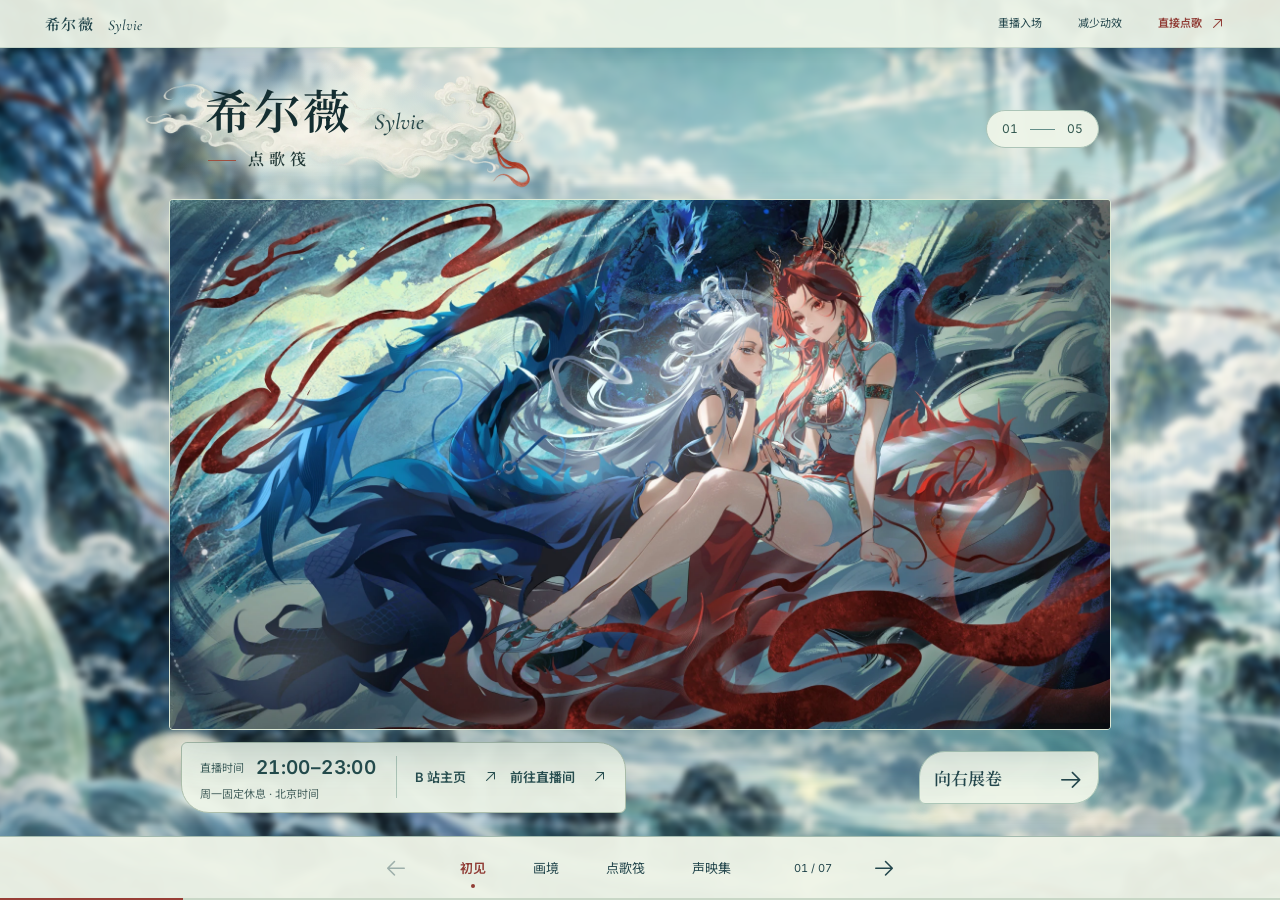
==== index.html @ c8073c87 "Rebuild opening as fullscreen water transition and curate gallery" ====
<!DOCTYPE html>
<html data-catalog-endpoint="https://sylvie-songbook.kongbai0101.chatgpt.site/api/catalog" lang="zh-CN"><head><script id="opening-boot">try{if((!location.hash||location.hash==='#chapter-0')&&!sessionStorage.getItem('sylvie-water-entry-v14-seen')&&!matchMedia('(prefers-reduced-motion: reduce)').matches&&localStorage.getItem('sylvie-reduced-motion')!=='true'){document.documentElement.classList.add('opening-pending');setTimeout(()=>document.documentElement.classList.remove('opening-pending'),6000)}}catch{}</script><style id="opening-boot-style">html.opening-pending body::before{content:'';position:fixed;inset:0;z-index:10000;background:linear-gradient(90deg,rgba(231,237,227,.91),rgba(237,242,232,.86)),url('art/reading-leaf-v6-display.webp') 50% 47%/cover}</style><meta charset="utf-8"/><meta content="width=device-width,initial-scale=1" name="viewport"/><meta content="#b1cdc5" name="theme-color"/><title>希尔薇 Sylvie · 点歌筏</title><meta name="description" content="希尔薇 Sylvie 的点歌筏。翻阅插画、搜索歌曲、收藏喜欢的歌，一键复制点歌文字。"><link rel="icon" type="image/webp" href="art/sea-landscape-display-280.webp"><link as="image" fetchpriority="high" href="art/sea-landscape-display-1600.webp" imagesizes="(max-aspect-ratio: 16/9) 177.778vh, 100vw" imagesrcset="art/sea-landscape-display-960.webp 960w, art/sea-landscape-display-1600.webp 1600w, art/sea-landscape-display-1920.webp 1920w" rel="preload"/><link href="fonts/fonts.css" rel="stylesheet"/><link href="fable.css?v=75e146f8018b" rel="stylesheet"/><link href="jade-ui.css?v=dedb6e7712f3" rel="stylesheet"/><script defer="" src="fable.js?v=f9066769a773"></script><noscript><style>.picture-window[data-image-state] img{visibility:visible}.picture-load-state{display:none}</style></noscript><style>:root{--art-preview-0:url('[data-uri]');--art-preview-1:url('[data-uri]');--art-preview-2:url('[data-uri]');--art-preview-3:url('[data-uri]');--art-preview-4:url('[data-uri]');}.art-thumb-image{display:block;width:100%;aspect-ratio:16/9;background-size:cover;background-position:center}</style></head><body data-concept="fable" data-revision="ripple-v14"><div aria-hidden="true" class="world-scene"></div><a class="skip-link" href="#catalog">直接点歌</a><header class="fable-top"><a class="small-brand" href="#chapter-0">希尔薇 <em>Sylvie</em></a><div><button id="replay">重播入场</button><button aria-pressed="false" id="motion-toggle">减少动效</button><a class="direct-song" href="#catalog">直接点歌 <span aria-hidden="true" class="ui-icon" data-icon="arrow-up-right"></span></a></div></header><main aria-label="从左向右阅读的歌册" class="fable-rail" id="fable-rail"><section aria-label="龙鳞流光" class="fable-page picture-page cover-page" data-page="0" id="chapter-0" style="--art-ratio:1.7777777777777777">
<div class="picture-header"><div class="cover-identity"><h1><span>希尔薇</span><em>Sylvie</em></h1><p>点歌筏</p></div><div class="picture-folio"><span class="num">01</span><i></i><span class="num">05</span></div></div>
<figure class="picture-figure"><div class="picture-window" data-image-state="pending" style="background-image:var(--art-preview-4)"><img alt="青蓝与朱红双人物及双龙的完整横版画面" decoding="async" fetchpriority="high" height="1000" sizes="(max-aspect-ratio: 16/9) 177.778vh, 100vw" src="art/sea-landscape-display-1600.webp" srcset="art/sea-landscape-display-960.webp 960w, art/sea-landscape-display-1600.webp 1600w, art/sea-landscape-display-1920.webp 1920w" width="1778"/><button class="picture-load-state" hidden="" type="button">重新载入清晰画作</button></div><figcaption><span>龙鳞流光</span><span>插画手记</span></figcaption></figure>
<div class="picture-footer"><div class="live-cluster"><div class="live-time"><span>直播时间</span><strong class="num">21:00–23:00</strong><small>周一固定休息 · 北京时间</small></div><div class="social-pair"><a href="https://space.bilibili.com/3546684653045859" rel="noreferrer" target="_blank">B 站主页 <span><span aria-hidden="true" class="ui-icon" data-icon="arrow-up-right"></span></span></a><a href="https://live.bilibili.com/1977215705" rel="noreferrer" target="_blank">前往直播间 <span><span aria-hidden="true" class="ui-icon" data-icon="arrow-up-right"></span></span></a></div></div><button class="turn-page" data-fable-go="1">向右展卷 <span><span aria-hidden="true" class="ui-icon" data-icon="arrow-right"></span></span></button></div>
</section><section aria-label="蓝庭来信" class="fable-page picture-page" data-page="1" id="chapter-1" style="--art-ratio:1.7777777777777777">
<div class="picture-header"><div class="art-heading"><span>画境</span><h2>蓝庭来信</h2></div><div class="picture-folio"><span class="num">02</span><i></i><span class="num">05</span></div></div>
<figure class="picture-figure"><div class="picture-window" data-image-state="pending" style="background-image:var(--art-preview-0)"><img alt="蓝色殿堂中，金发蓝角人物与发光书册的横版插画" decoding="async" fetchpriority="low" height="1000" loading="lazy" sizes="(max-width: 800px) 94vw, (min-width: 1830px) 1500px, 82vw" src="art/twins-landscape-display-1600.webp" srcset="art/twins-landscape-display-960.webp 960w, art/twins-landscape-display-1600.webp 1600w, art/twins-landscape-display-2560.webp 2560w" width="1778"/><button class="picture-load-state" hidden="" type="button">重新载入清晰画作</button></div><figcaption><span>蓝庭来信</span><span>插画手记</span></figcaption></figure>
<div class="picture-footer"><div class="art-thumbnails"><button aria-label="查看龙鳞流光" aria-pressed="false" data-fable-go="0"><span aria-hidden="true" class="art-thumb-image" style="background-image:var(--art-preview-4)"></span></button><button aria-label="查看蓝庭来信" aria-pressed="true" data-fable-go="1"><span aria-hidden="true" class="art-thumb-image" style="background-image:var(--art-preview-0)"></span></button><button aria-label="查看双生相见" aria-pressed="false" data-fable-go="2"><span aria-hidden="true" class="art-thumb-image" style="background-image:var(--art-preview-1)"></span></button><button aria-label="查看花束与祝愿" aria-pressed="false" data-fable-go="3"><span aria-hidden="true" class="art-thumb-image" style="background-image:var(--art-preview-2)"></span></button><button aria-label="查看海边的琴声" aria-pressed="false" data-fable-go="4"><span aria-hidden="true" class="art-thumb-image" style="background-image:var(--art-preview-3)"></span></button></div><button class="turn-page" data-fable-go="2">向右展卷 <span><span aria-hidden="true" class="ui-icon" data-icon="arrow-right"></span></span></button></div>
</section><section aria-label="双生相见" class="fable-page picture-page" data-page="2" id="chapter-2" style="--art-ratio:1.7777777777777777">
<div class="picture-header"><div class="art-heading"><span>画境</span><h2>双生相见</h2></div><div class="picture-folio"><span class="num">03</span><i></i><span class="num">05</span></div></div>
<figure class="picture-figure"><div class="picture-window" data-image-state="pending" style="background-image:var(--art-preview-1)"><img alt="朱红与青蓝两位人物相对的横版插画" decoding="async" fetchpriority="low" height="1000" loading="lazy" sizes="(max-width: 800px) 94vw, (min-width: 1830px) 1500px, 82vw" src="art/still-display-1600.webp" srcset="art/still-display-960.webp 960w, art/still-display-1600.webp 1600w, art/still-display-1920.webp 1920w" width="1778"/><button class="picture-load-state" hidden="" type="button">重新载入清晰画作</button></div><figcaption><span>双生相见</span><span>插画手记</span></figcaption></figure>
<div class="picture-footer"><div class="art-thumbnails"><button aria-label="查看龙鳞流光" aria-pressed="false" data-fable-go="0"><span aria-hidden="true" class="art-thumb-image" style="background-image:var(--art-preview-4)"></span></button><button aria-label="查看蓝庭来信" aria-pressed="false" data-fable-go="1"><span aria-hidden="true" class="art-thumb-image" style="background-image:var(--art-preview-0)"></span></button><button aria-label="查看双生相见" aria-pressed="true" data-fable-go="2"><span aria-hidden="true" class="art-thumb-image" style="background-image:var(--art-preview-1)"></span></button><button aria-label="查看花束与祝愿" aria-pressed="false" data-fable-go="3"><span aria-hidden="true" class="art-thumb-image" style="background-image:var(--art-preview-2)"></span></button><button aria-label="查看海边的琴声" aria-pressed="false" data-fable-go="4"><span aria-hidden="true" class="art-thumb-image" style="background-image:var(--art-preview-3)"></span></button></div><button class="turn-page" data-fable-go="3">向右展卷 <span><span aria-hidden="true" class="ui-icon" data-icon="arrow-right"></span></span></button></div>
</section><section aria-label="花束与祝愿" class="fable-page picture-page" data-page="3" id="chapter-3" style="--art-ratio:1.7777777777777777">
<div class="picture-header"><div class="art-heading"><span>画境</span><h2>花束与祝愿</h2></div><div class="picture-folio"><span class="num">04</span><i></i><span class="num">05</span></div></div>
<figure class="picture-figure"><div class="picture-window" data-image-state="pending" style="background-image:var(--art-preview-2)"><img alt="生日蛋糕、花束与红衣人物的横版插画" decoding="async" fetchpriority="low" height="1000" loading="lazy" sizes="(max-width: 800px) 94vw, (min-width: 1830px) 1500px, 82vw" src="art/birthday-display-1600.webp" srcset="art/birthday-display-960.webp 960w, art/birthday-display-1600.webp 1600w, art/birthday-display-2560.webp 2560w" width="1778"/><button class="picture-load-state" hidden="" type="button">重新载入清晰画作</button></div><figcaption><span>花束与祝愿</span><span>插画手记</span></figcaption></figure>
<div class="picture-footer"><div class="art-thumbnails"><button aria-label="查看龙鳞流光" aria-pressed="false" data-fable-go="0"><span aria-hidden="true" class="art-thumb-image" style="background-image:var(--art-preview-4)"></span></button><button aria-label="查看蓝庭来信" aria-pressed="false" data-fable-go="1"><span aria-hidden="true" class="art-thumb-image" style="background-image:var(--art-preview-0)"></span></button><button aria-label="查看双生相见" aria-pressed="false" data-fable-go="2"><span aria-hidden="true" class="art-thumb-image" style="background-image:var(--art-preview-1)"></span></button><button aria-label="查看花束与祝愿" aria-pressed="true" data-fable-go="3"><span aria-hidden="true" class="art-thumb-image" style="background-image:var(--art-preview-2)"></span></button><button aria-label="查看海边的琴声" aria-pressed="false" data-fable-go="4"><span aria-hidden="true" class="art-thumb-image" style="background-image:var(--art-preview-3)"></span></button></div><button class="turn-page" data-fable-go="4">向右展卷 <span><span aria-hidden="true" class="ui-icon" data-icon="arrow-right"></span></span></button></div>
</section><section aria-label="海边的琴声" class="fable-page picture-page" data-page="4" id="chapter-4" style="--art-ratio:1.9426915647134577">
<div class="picture-header"><div class="art-heading"><span>画境</span><h2>海边的琴声</h2></div><div class="picture-folio"><span class="num">05</span><i></i><span class="num">05</span></div></div>
<figure class="picture-figure"><div class="picture-window" data-image-state="pending" style="background-image:var(--art-preview-3)"><img alt="蓝色钢琴、海景与金发人物的横版插画" decoding="async" fetchpriority="low" height="1000" loading="lazy" sizes="(max-width: 800px) 94vw, (min-width: 1830px) 1500px, 82vw" src="art/illustration-four-display-1600.webp" srcset="art/illustration-four-display-960.webp 960w, art/illustration-four-display-1600.webp 1600w, art/illustration-four-display-2560.webp 2560w" width="1943"/><button class="picture-load-state" hidden="" type="button">重新载入清晰画作</button></div><figcaption><span>海边的琴声</span><span>插画手记</span></figcaption></figure>
<div class="picture-footer"><div class="art-thumbnails"><button aria-label="查看龙鳞流光" aria-pressed="false" data-fable-go="0"><span aria-hidden="true" class="art-thumb-image" style="background-image:var(--art-preview-4)"></span></button><button aria-label="查看蓝庭来信" aria-pressed="false" data-fable-go="1"><span aria-hidden="true" class="art-thumb-image" style="background-image:var(--art-preview-0)"></span></button><button aria-label="查看双生相见" aria-pressed="false" data-fable-go="2"><span aria-hidden="true" class="art-thumb-image" style="background-image:var(--art-preview-1)"></span></button><button aria-label="查看花束与祝愿" aria-pressed="false" data-fable-go="3"><span aria-hidden="true" class="art-thumb-image" style="background-image:var(--art-preview-2)"></span></button><button aria-label="查看海边的琴声" aria-pressed="true" data-fable-go="4"><span aria-hidden="true" class="art-thumb-image" style="background-image:var(--art-preview-3)"></span></button></div><button class="turn-page" data-fable-go="5">去选一首歌 <span><span aria-hidden="true" class="ui-icon" data-icon="arrow-right"></span></span></button></div>
</section><section aria-label="点歌筏" class="fable-page reading-page" data-page="5" id="chapter-5"><div class="reading-spread"><aside class="reading-leaf"><div class="pair-avatar"><span aria-label="希尔薇当前青蓝与朱红双人头像" class="pair-avatar-image" role="img"></span></div><div class="leaf-title"><h2><span>希尔薇</span><em>Sylvie</em></h2><p>点歌筏</p></div><div class="live-cluster"><div class="live-time"><span>直播时间</span><strong class="num">21:00–23:00</strong><small>周一固定休息 · 北京时间</small></div><div class="social-pair"><a href="https://space.bilibili.com/3546684653045859" rel="noreferrer" target="_blank">B 站主页 <span><span aria-hidden="true" class="ui-icon" data-icon="arrow-up-right"></span></span></a><a href="https://live.bilibili.com/1977215705" rel="noreferrer" target="_blank">前往直播间 <span><span aria-hidden="true" class="ui-icon" data-icon="arrow-up-right"></span></span></a></div></div><button class="leaf-return" data-fable-go="0">回到画境 <span aria-hidden="true" class="ui-icon" data-icon="arrow-left"></span></button></aside><div class="reading-content" data-inner-scroll=""><section aria-labelledby="catalog-title" class="catalog" id="catalog" tabindex="-1"><div class="catalog-heading"><div><span class="eyebrow">SONG SELECTION</span><h2 id="catalog-title">今晚，想听哪一首？</h2></div><button class="random" id="random" type="button">随机选歌<span aria-hidden="true" class="ui-icon" data-icon="shuffle"></span></button></div><details class="starter"><summary>入门几首 <span>从三支投稿开始听 <span aria-hidden="true" class="ui-icon" data-icon="caret-down"></span></span></summary><nav aria-label="入门歌曲"><a href="https://www.bilibili.com/video/BV14ZxzzTEAH/" rel="noreferrer" target="_blank"><small>原创</small><span>忘忧谣追忆</span><b><span aria-hidden="true" class="ui-icon" data-icon="arrow-up-right"></span></b></a><a href="https://www.bilibili.com/video/BV1ExG8zcEWF/" rel="noreferrer" target="_blank"><small>翻唱</small><span>世末歌者</span><b><span aria-hidden="true" class="ui-icon" data-icon="arrow-up-right"></span></b></a><a href="https://www.bilibili.com/video/BV1EG7azjETk/" rel="noreferrer" target="_blank"><small>合唱</small><span>我可以假装很好</span><b><span aria-hidden="true" class="ui-icon" data-icon="arrow-up-right"></span></b></a></nav></details><div class="search"><span aria-hidden="true" class="ui-icon" data-icon="magnifying-glass"></span><input aria-label="搜索歌名、歌手或编号" autocomplete="off" id="search" placeholder="搜索歌名、歌手或编号" type="search"/><kbd>/</kbd></div><div class="tools"><div aria-label="歌曲视图" class="views"><button aria-pressed="true" data-view="all">全部</button><button aria-pressed="false" data-view="new">新歌 <span class="num" id="new-count">0</span></button><button aria-pressed="false" data-view="saved">收藏 <span class="num" id="saved-count">0</span></button><button aria-pressed="false" data-view="recent">最近 <span class="num" id="recent-count">0</span></button></div><details class="filter"><summary><span aria-hidden="true" class="ui-icon" data-icon="faders-horizontal"></span><span id="filter-label">筛选</span><span class="filter-state">收起</span></summary><div class="filter-pop"><fieldset><legend>语言</legend><div id="language-choices"></div></fieldset><fieldset><legend>曲风</legend><div id="style-choices"></div></fieldset><div class="filter-pop-footer"><span id="filter-selection">全部语言与曲风</span><button id="reset-filter">重置筛选</button></div></div></details></div><div class="row-label"><span>曲目 / 演唱者</span><button hidden="" id="clear-recent" type="button">清空最近记录</button><span aria-live="polite" class="num" id="result-count">读取歌单…</span></div><div id="rows"></div><div class="empty" hidden="" id="empty"><h3>暂时没有找到歌曲</h3><p id="empty-message"></p><button id="reset">回到全部歌曲</button></div><nav aria-label="歌曲分页" class="pagination" id="pagination"><button aria-label="上一页歌曲" id="page-prev"><span aria-hidden="true" class="ui-icon" data-icon="arrow-left"></span></button><span class="num" id="page-count">1 / 1</span><button aria-label="下一页歌曲" id="page-next"><span aria-hidden="true" class="ui-icon" data-icon="arrow-right"></span></button></nav><p class="sample-caption">收藏与最近记录保存在当前浏览器 · 新歌置顶七天</p><p class="sample-caption" hidden="" id="storage-note">当前浏览器无法保存记录，关闭页面后可能丢失。</p></section></div></div></section><section aria-label="声映集" class="fable-page films-page" data-page="6" id="chapter-6"><div class="films-sheet" data-inner-scroll=""><section aria-labelledby="submissions-title" class="works submission-section" id="submissions"><header><div><span class="chapter-label">VOICE / FILM</span><h2 id="submissions-title">声映集</h2></div><p>原创、翻唱与相遇的片刻。</p><a href="https://space.bilibili.com/3546684653045859/upload/video" rel="noreferrer" target="_blank">全部投稿 <span aria-hidden="true" class="ui-icon" data-icon="arrow-up-right"></span></a></header><div class="submission-grid"><a class="submission" href="https://www.bilibili.com/video/BV14ZxzzTEAH/" rel="noreferrer" target="_blank"><div class="submission-cover"><img alt="【原创】忘忧谣追忆（东汉童谣） | 我的小纸鸢它不见了...的投稿封面" height="360" loading="lazy" src="art/video-BV14ZxzzTEAH.jpg" width="640"/><span aria-hidden="true" class="submission-play"><span aria-hidden="true" class="ui-icon" data-icon="play"></span></span><span class="submission-duration num">3:16</span></div><div class="submission-meta"><span>原创</span><span>希尔薇Sylvie <span aria-hidden="true" class="ui-icon" data-icon="arrow-up-right"></span></span></div><h3>忘忧谣追忆</h3><p>【原创】忘忧谣追忆（东汉童谣） | 我的小纸鸢它不见了...</p></a><a class="submission" href="https://www.bilibili.com/video/BV1ExG8zcEWF/" rel="noreferrer" target="_blank"><div class="submission-cover"><img alt="原调生唱《世末歌者》！—唱着卖不出去的歌曲。的投稿封面" height="360" loading="lazy" src="art/video-BV1ExG8zcEWF.jpg" width="640"/><span aria-hidden="true" class="submission-play"><span aria-hidden="true" class="ui-icon" data-icon="play"></span></span><span class="submission-duration num">5:03</span></div><div class="submission-meta"><span>翻唱</span><span>希尔薇Sylvie <span aria-hidden="true" class="ui-icon" data-icon="arrow-up-right"></span></span></div><h3>世末歌者</h3><p>原调生唱《世末歌者》！—唱着卖不出去的歌曲。</p></a><a class="submission" href="https://www.bilibili.com/video/BV1EG7azjETk/" rel="noreferrer" target="_blank"><div class="submission-cover"><img alt="【合唱】《我可以假装很好》|希望你过得好，又怕你把我忘掉。的投稿封面" height="360" loading="lazy" src="art/video-BV1EG7azjETk.jpg" width="640"/><span aria-hidden="true" class="submission-play"><span aria-hidden="true" class="ui-icon" data-icon="play"></span></span><span class="submission-duration num">4:03</span></div><div class="submission-meta"><span>合唱</span><span>希尔薇Sylvie <span aria-hidden="true" class="ui-icon" data-icon="arrow-up-right"></span></span></div><h3>我可以假装很好</h3><p>【合唱】《我可以假装很好》|希望你过得好，又怕你把我忘掉。</p></a></div></section><footer class="films-footer"><div class="pair-avatar"><span aria-label="希尔薇当前青蓝与朱红双人头像" class="pair-avatar-image" role="img"></span></div><div><h2>希尔薇 <em>Sylvie</em></h2><p>点歌筏</p></div><button class="turn-page" data-fable-go="5">去选一首歌 <span aria-hidden="true" class="ui-icon" data-icon="arrow-right"></span></button></footer></div></section></main><nav aria-label="歌册章节" class="fable-dock"><button aria-label="上一页" class="dock-arrow" id="fable-prev"><span aria-hidden="true" class="ui-icon" data-icon="arrow-left"></span></button><div class="chapter-links"><button aria-pressed="true" data-fable-go="0">初见</button><button aria-pressed="false" data-fable-go="1">画境</button><button aria-pressed="false" data-fable-go="5">点歌筏</button><button aria-pressed="false" data-fable-go="6">声映集</button></div><span class="reading-position num" id="fable-position">01 / 07</span><button aria-label="下一页" class="dock-arrow" id="fable-next"><span aria-hidden="true" class="ui-icon" data-icon="arrow-right"></span></button><div aria-hidden="true" class="fable-progress"><i id="fable-progress"></i></div></nav><div aria-label="已复制点歌文字" aria-live="polite" class="request-slip jade-slip" hidden="" id="feedback" role="status"><span id="feedback-text"></span><button aria-label="关闭点歌笺" id="dismiss-feedback" type="button"><span aria-hidden="true" class="ui-icon" data-icon="x"></span></button></div><dialog aria-labelledby="candidate-title" id="candidate"><form method="dialog"><button aria-label="关闭随机候选" class="dialog-close"><span aria-hidden="true" class="ui-icon" data-icon="x"></span></button></form><span class="chapter-label">A SONG FOR TONIGHT</span><h2 id="candidate-title">让歌声替你选</h2><div aria-live="polite" id="candidate-content"><span class="num" id="candidate-number">候选 01</span><strong id="candidate-name"></strong><p id="candidate-singer"></p></div><div class="candidate-actions"><button id="another" type="button">换一首 <span aria-hidden="true" class="ui-icon" data-icon="arrows-clockwise"></span></button><button id="choose-candidate" type="button">就点这首 <span aria-hidden="true" class="ui-icon" data-icon="arrow-up-right"></span></button></div></dialog><dialog aria-labelledby="manual-copy-title" id="manual-copy"><form method="dialog"><button aria-label="关闭手动复制" class="dialog-close"><span aria-hidden="true" class="ui-icon" data-icon="x"></span></button></form><h2 id="manual-copy-title">长按或选中文字复制</h2><textarea aria-label="待复制的点歌文字" id="manual-copy-text" readonly="" rows="3"></textarea><button id="manual-copy-done" type="button">已复制，收好点歌笺</button></dialog></body></html>
---- fonts/fonts.css ----
@font-face {
  font-family: 'Study Sans';
  font-style: normal;
  font-weight: 400 700;
  font-display: swap;
  src: url(sans-part0-0.woff2) format('woff2');
  unicode-range: U+3000,U+3001,U+3002,U+300A,U+300B,U+300C,U+300D,U+3010,U+3011,U+3044,U+3046,U+3051,U+305D,U+305F,U+306A,U+306E,U+308A,U+30A4,U+30AB,U+30B7,U+30C0,U+30DC,U+30E8,U+30E9,U+30EB,U+30F3,U+30FC,U+4E00,U+4E01,U+4E03,U+4E07,U+4E09,U+4E0A,U+4E0B,U+4E0D,U+4E0E,U+4E11,U+4E13,U+4E14,U+4E16,U+4E1A,U+4E1C,U+4E1D,U+4E1E,U+4E22,U+4E24,U+4E25,U+4E28,U+4E2A,U+4E2B,U+4E2D,U+4E30,U+4E32,U+4E34,U+4E38,U+4E39,U+4E3A,U+4E3B,U+4E3D,U+4E43,U+4E45,U+4E48,U+4E49,U+4E4B,U+4E4C,U+4E4E,U+4E4F,U+4E50,U+4E58,U+4E59,U+4E5D,U+4E5F,U+4E60,U+4E61,U+4E66,U+4E70,U+4E7E,U+4E86,U+4E88,U+4E8B,U+4E8C,U+4E8E,U+4E91,U+4E92,U+4E94,U+4E95,U+4E9A,U+4E9B,U+4EA4,U+4EA6,U+4EAC,U+4EAE,U+4EB2,U+4EBA,U+4EC0,U+4EC5,U+4ECA,U+4ECB,U+4ECD,U+4ECE,U+4ED6,U+4ED8,U+4ED9,U+4EE3,U+4EE5,U+4EEA,U+4EEC,U+4EF6,U+4EF7,U+4EFB,U+4EFD,U+4F0A,U+4F0D,U+4F10,U+4F11,U+4F17,U+4F18,U+4F1A,U+4F1F,U+4F20,U+4F24,U+4F26,U+4F2A,U+4F2F,U+4F30,U+4F34,U+4F36,U+4F3C,U+4F3D,U+4F46,U+4F4D,U+4F4F,U+4F53,U+4F55,U+4F59,U+4F5C,U+4F60,U+4F69,U+4F70,U+4F73,U+4F7F,U+4F8B,U+4F9B,U+4F9D,U+4FA0,U+4FA3,U+4FA7,U+4FBF,U+4FCA,U+4FDD,U+4FE1,U+4FE9,U+4FEE,U+5012,U+5019,U+501A,U+501B,U+501F,U+503C,U+503E,U+5047,U+504F,U+505A,U+505C,U+5065,U+5077,U+50A8,U+50B2,U+50CF,U+513F,U+5141,U+5143,U+5144,U+5145,U+5148,U+5149,U+514B,U+514D,U+5165,U+5168,U+516B,U+516C,U+516D,U+516E,U+5170,U+5171,U+5173,U+5174,U+5175,U+5176,U+5177,U+5178,U+5179,U+517B,U+5185,U+518C,U+518D,U+5192,U+5199,U+51A0,U+51AC,U+51AF,U+51B0,U+51B3,U+51B7,U+51C6,U+51C9,U+51CC,U+51CF,U+51D1,U+51DD,U+51E0,U+51E1,U+51E4,U+51E6,U+51F0,U+51FA,U+51FB,U+5200,U+5201,U+5206,U+5207,U+5212,U+5217,U+5218,U+5219,U+521A,U+521B,U+521D,U+5220,U+5224,U+5229,U+522B,U+5230,U+5236,U+5237,U+5238,U+523A,U+523B,U+524D;
}

@font-face {
  font-family: 'Study Sans';
  font-style: normal;
  font-weight: 400 700;
  font-display: swap;
  src: url(sans-part1-0.woff2) format('woff2');
  unicode-range: U+5267,U+526A,U+5288,U+529B,U+529F,U+52A0,U+52A1,U+52A8,U+52A9,U+52AB,U+52B3,U+52BF,U+52C7,U+52D2,U+52FE,U+52FF,U+5300,U+5305,U+5306,U+5316,U+5317,U+5339,U+533A,U+5341,U+5343,U+5348,U+534A,U+534E,U+5353,U+5355,U+5356,U+5357,U+535A,U+535C,U+5360,U+5361,U+5362,U+5366,U+536F,U+5370,U+5373,U+5377,U+537F,U+5385,U+538B,U+539A,U+539F,U+53BB,U+53C2,U+53C8,U+53CA,U+53CB,U+53CC,U+53CD,U+53D1,U+53D4,U+53D6,U+53D7,U+53D8,U+53D9,U+53DB,U+53E0,U+53E3,U+53E4,U+53E5,U+53E6,U+53EA,U+53EB,U+53EF,U+53F0,U+53F3,U+53F6,U+53F7,U+53F8,U+53F9,U+53FD,U+5404,U+5408,U+5409,U+540C,U+540D,U+540E,U+5411,U+5412,U+541B,U+541F,U+5426,U+5427,U+542B,U+542C,U+542F,U+5434,U+5438,U+5439,U+543B,U+543E,U+5448,U+544A,U+5458,U+5466,U+5468,U+5473,U+547C,U+547D,U+5482,U+548C,U+548F,U+5495,U+5496,U+54AA,U+54BF,U+54C1,U+54C8,U+54CD,U+54DF,U+54E5,U+54E6,U+54EA,U+54ED,U+54F2,U+5510,U+5524,U+5527,U+552F,U+5531,U+5546,U+5561,U+5566,U+5578,U+5586,U+559C,U+559D,U+55B1,U+55F7,U+5609,U+561F,U+563F,U+5668,U+56CA,U+56DB,U+56DE,U+56E0,U+56E2,U+56E7,U+56F4,U+56FA,U+56FD,U+56FE,U+5706,U+5728,U+5730,U+573A,U+5747,U+574F,U+5750,U+5764,U+5766,U+57C3,U+57CE,U+57DF,U+57F9,U+57FA,U+5802,U+5854,U+5858,U+585E,U+5883,U+5893,U+5899,U+589E,U+58A8,U+58C1,U+58EB,U+58EC,U+58F0,U+58F6,U+5907,U+590D,U+590F,U+5915,U+5916,U+591A,U+591C,U+5927,U+5929,U+592A,U+592B,U+592D,U+592E,U+5931,U+5934,U+5939,U+5947,U+594F,U+5951,U+5954,U+5955,U+5957,U+5965,U+5973,U+5976,U+5979,U+597D,U+5982,U+5983,U+5986,U+5988,U+598D,U+5999,U+59A5,U+59AE,U+59B9,U+59CB,U+59D0,U+59D1,U+59D3,U+59D7,U+59DA,U+59DD,U+59EC,U+59FF,U+5A01,U+5A03,U+5A05,U+5A07,U+5A18,U+5A1C,U+5A1F,U+5A34,U+5A49,U+5A5A,U+5A67,U+5A77,U+5A92,U+5A9B,U+5AC1,U+5B50,U+5B57,U+5B58,U+5B59;
}

@font-face {
  font-family: 'Study Sans';
  font-style: normal;
  font-weight: 400 700;
  font-display: swap;
  src: url(sans-part2-0.woff2) format('woff2');
  unicode-range: U+5B5F,U+5B63,U+5B64,U+5B66,U+5B69,U+5B81,U+5B83,U+5B87,U+5B89,U+5B8B,U+5B8C,U+5B8F,U+5B97,U+5B98,U+5B99,U+5B9A,U+5B9B,U+5B9C,U+5B9D,U+5B9E,U+5BA0,U+5BA2,U+5BA3,U+5BA5,U+5BAB,U+5BB4,U+5BB5,U+5BB6,U+5BB9,U+5BBD,U+5BBF,U+5BC2,U+5BCC,U+5BD2,U+5BD3,U+5BDE,U+5BF8,U+5BF9,U+5BFB,U+5BFC,U+5C01,U+5C06,U+5C0A,U+5C0F,U+5C11,U+5C14,U+5C16,U+5C18,U+5C1A,U+5C24,U+5C31,U+5C39,U+5C3A,U+5C3C,U+5C3D,U+5C3E,U+5C40,U+5C42,U+5C4B,U+5C4F,U+5C55,U+5C5E,U+5C71,U+5C7F,U+5C81,U+5C90,U+5C91,U+5C9B,U+5CB3,U+5CF0,U+5D07,U+5D14,U+5D29,U+5D69,U+5DCD,U+5DDD,U+5DDE,U+5DE5,U+5DE6,U+5DE8,U+5DEB,U+5DEE,U+5DF1,U+5DF2,U+5DF4,U+5E03,U+5E06,U+5E08,U+5E0C,U+5E18,U+5E26,U+5E27,U+5E2D,U+5E2E,U+5E38,U+5E42,U+5E45,U+5E55,U+5E72,U+5E73,U+5E74,U+5E76,U+5E78,U+5E7B,U+5E7D,U+5E7F,U+5E86,U+5E8F,U+5E90,U+5E93,U+5E94,U+5E95,U+5E97,U+5EA6,U+5EA7,U+5EAD,U+5EB7,U+5EBE,U+5ECA,U+5ED3,U+5EF6,U+5EFA,U+5F00,U+5F02,U+5F0F,U+5F15,U+5F1F,U+5F20,U+5F25,U+5F26,U+5F2F,U+5F31,U+5F39,U+5F3A,U+5F52,U+5F53,U+5F55,U+5F57,U+5F62,U+5F64,U+5F66,U+5F69,U+5F6D,U+5F71,U+5F80,U+5F81,U+5F84,U+5F85,U+5F88,U+5F8B,U+5F90,U+5F97,U+5FA1,U+5FAA,U+5FAE,U+5FB7,U+5FC3,U+5FC5,U+5FC6,U+5FCC,U+5FCD,U+5FD7,U+5FD8,U+5FE7,U+5FEB,U+5FF5,U+5FFD,U+6000,U+6001,U+600E,U+6015,U+601D,U+6027,U+602A,U+603B,U+604B,U+6062,U+6068,U+6069,U+606D,U+606F,U+6070,U+6076,U+6084,U+609F,U+60A0,U+60A3,U+60AC,U+60B2,U+60C5,U+60CA,U+60D1,U+60DC,U+60E0,U+60E7,U+60F3,U+6101,U+610F,U+611F,U+613F,U+6155,U+6162,U+6167,U+61C2,U+620F,U+6210,U+6211,U+6212,U+6216,U+6218,U+621A,U+622A,U+622E,U+6234,U+6237,U+623F,U+6240,U+624B,U+624D,U+6253,U+6258,U+6263,U+6267,U+6269,U+626B,U+6276,U+627E,U+627F,U+6284,U+628A,U+6292,U+6293,U+6295,U+62A4,U+62A5,U+62B1,U+62C5,U+62C9,U+62CD,U+62D2;
}

@font-face {
  font-family: 'Study Sans';
  font-style: normal;
  font-weight: 400 700;
  font-display: swap;
  src: url(sans-part3-0.woff2) format('woff2');
  unicode-range: U+62D6,U+62DB,U+62DC,U+62DF,U+62E5,U+62E9,U+62EF,U+62F3,U+6301,U+6307,U+6309,U+6311,U+6321,U+6325,U+632A,U+632F,U+6362,U+636E,U+6377,U+6388,U+6389,U+638C,U+6392,U+63A2,U+63A5,U+63A7,U+63A8,U+63CF,U+63D0,U+63D2,U+63ED,U+641C,U+6446,U+6447,U+6458,U+6478,U+64A4,U+64AD,U+64CD,U+652F,U+6536,U+6539,U+653E,U+6545,U+6548,U+654F,U+6551,U+6555,U+6559,U+6562,U+6563,U+656C,U+6570,U+6574,U+6587,U+658C,U+6590,U+6591,U+6599,U+659C,U+65AD,U+65AF,U+65B0,U+65B9,U+65C1,U+65C5,U+65CB,U+65CF,U+65E0,U+65E2,U+65E5,U+65E7,U+65E9,U+65EC,U+65F6,U+65F7,U+660E,U+660F,U+6613,U+6614,U+661F,U+6620,U+6625,U+6628,U+662D,U+662F,U+663E,U+6643,U+6653,U+6657,U+665A,U+6668,U+666E,U+666F,U+6670,U+6674,U+6676,U+667A,U+6682,U+6696,U+6697,U+66E6,U+66F2,U+66F4,U+66F9,U+66FC,U+66FE,U+66FF,U+6700,U+6708,U+6709,U+670B,U+670D,U+6717,U+671B,U+671F,U+6726,U+6728,U+672A,U+672B,U+672C,U+672F,U+6731,U+6734,U+6735,U+673A,U+6740,U+6743,U+6746,U+674E,U+6750,U+6751,U+675F,U+6761,U+6765,U+6768,U+676F,U+6770,U+677E,U+677F,U+6784,U+6789,U+6797,U+679C,U+67AA,U+67CF,U+67D4,U+67DA,U+67E5,U+67EF,U+67F3,U+6807,U+6808,U+680F,U+6811,U+6837,U+6838,U+6839,U+683C,U+6843,U+6846,U+6848,U+684C,U+6851,U+6853,U+6865,U+6866,U+6881,U+6885,U+6893,U+68A6,U+68A8,U+68C0,U+68CB,U+68E0,U+68EE,U+6905,U+690D,U+6912,U+6942,U+695A,U+6960,U+697C,U+699C,U+69D0,U+6A21,U+6A2A,U+6A31,U+6B20,U+6B21,U+6B22,U+6B23,U+6B27,U+6B4C,U+6B62,U+6B63,U+6B64,U+6B65,U+6B66,U+6B87,U+6B8B,U+6BB5,U+6BBF,U+6BCF,U+6BD2,U+6BD4,U+6BD5,U+6BDB,U+6BEF,U+6C11,U+6C14,U+6C1B,U+6C34,U+6C38,U+6C42,U+6C49,U+6C50,U+6C5F,U+6C64,U+6C6A,U+6C81,U+6C89,U+6C99,U+6C9B,U+6CA1,U+6CAB,U+6CB3,U+6CB9,U+6CBB,U+6CBF,U+6CD5,U+6CE1,U+6CE2,U+6CE5,U+6CE8,U+6CEA,U+6CF3,U+6CF7,U+6CFD,U+6D01;
}

@font-face {
  font-family: 'Study Sans';
  font-style: normal;
  font-weight: 400 700;
  font-display: swap;
  src: url(sans-part4-0.woff2) format('woff2');
  unicode-range: U+6D0B,U+6D1B,U+6D25,U+6D2A,U+6D32,U+6D3B,U+6D41,U+6D45,U+6D4B,U+6D4F,U+6D53,U+6D69,U+6D6A,U+6D6E,U+6D77,U+6D78,U+6D82,U+6D88,U+6D99,U+6D9B,U+6DA6,U+6DAF,U+6DB5,U+6DCB,U+6DD1,U+6DE1,U+6DF1,U+6DFB,U+6E05,U+6E14,U+6E1D,U+6E21,U+6E29,U+6E38,U+6E3A,U+6E56,U+6E7E,U+6E90,U+6ED1,U+6EDA,U+6EE1,U+6F0F,U+6F14,U+6F20,U+6F2B,U+6F58,U+6F6E,U+6F84,U+6F9C,U+704C,U+706B,U+706F,U+7070,U+7075,U+708E,U+70AB,U+70AD,U+70B8,U+70B9,U+70BC,U+70DF,U+70E6,U+70ED,U+7126,U+7136,U+714A,U+714E,U+715C,U+7167,U+716E,U+718A,U+71AC,U+71B9,U+71C3,U+71D5,U+7206,U+7231,U+7235,U+7236,U+7237,U+723D,U+7247,U+7248,U+724C,U+7259,U+725B,U+7267,U+7269,U+7275,U+7279,U+72AF,U+72B6,U+72C2,U+72EC,U+72FC,U+732A,U+732B,U+7384,U+7389,U+738B,U+739F,U+73AB,U+73AE,U+73AF,U+73B0,U+73B2,U+73C2,U+73C9,U+73CA,U+73CD,U+73E0,U+7403,U+7406,U+7425,U+7426,U+742A,U+7433,U+7434,U+743C,U+745C,U+745E,U+745F,U+7470,U+7487,U+7490,U+74E6,U+74F6,U+74F7,U+7504,U+751C,U+751F,U+7528,U+7530,U+7531,U+7535,U+7537,U+753B,U+7545,U+754C,U+7554,U+7559,U+7565,U+756A,U+7586,U+75AF,U+75B2,U+75C5,U+75C7,U+75D2,U+763E,U+767D,U+767E,U+7682,U+7684,U+76AE,U+76C5,U+76C8,U+76D6,U+76D7,U+76D8,U+76DB,U+76EE,U+76F4,U+76F8,U+7709,U+770B,U+771F,U+7720,U+773C,U+7740,U+775B,U+776B,U+777F,U+7792,U+77DC,U+77E3,U+77E5,U+77ED,U+77F3,U+7801,U+7802,U+7814,U+7834,U+786E,U+78A7,U+78CA,U+793A,U+793C,U+793E,U+794E,U+7956,U+795D,U+795E,U+7965,U+7981,U+798F,U+79BB,U+79C1,U+79C9,U+79CB,U+79CD,U+79D1,U+79D2,U+79DF,U+79E6,U+79EF,U+79F0,U+79FB,U+7A0B,U+7A0D,U+7A33,U+7A3B,U+7A3F,U+7A76,U+7A79,U+7A7A,U+7A7F,U+7A81,U+7A83,U+7A84,U+7A97,U+7A9D,U+7AC8,U+7ACB,U+7AD6,U+7AD9,U+7AE0,U+7AE5,U+7AEF,U+7AF9,U+7AFA,U+7B11,U+7B14,U+7B19,U+7B26,U+7B2C,U+7B3A,U+7B3C,U+7B49,U+7B4F;
}

@font-face {
  font-family: 'Study Sans';
  font-style: normal;
  font-weight: 400 700;
  font-display: swap;
  src: url(sans-part5-0.woff2) format('woff2');
  unicode-range: U+7B51,U+7B54,U+7B56,U+7B5B,U+7B77,U+7B7E,U+7B80,U+7B97,U+7BA1,U+7BAD,U+7BC7,U+7BEE,U+7C2A,U+7C73,U+7C7B,U+7C89,U+7C91,U+7C92,U+7C97,U+7CA4,U+7CBE,U+7CCA,U+7CD5,U+7CFB,U+7D20,U+7D22,U+7D27,U+7D2B,U+7D2F,U+7E41,U+7EA2,U+7EA6,U+7EA7,U+7EAC,U+7EAF,U+7EB1,U+7EB3,U+7EB5,U+7EB8,U+7EB9,U+7EBF,U+7EC4,U+7EC5,U+7EC6,U+7EC7,U+7EC8,U+7ECF,U+7ED3,U+7ED5,U+7ED8,U+7ED9,U+7EDD,U+7EDF,U+7EE3,U+7EE7,U+7EEA,U+7EEB,U+7EED,U+7EEE,U+7EEF,U+7EF3,U+7EF4,U+7EF5,U+7EFF,U+7F0E,U+7F16,U+7F18,U+7F29,U+7F3A,U+7F51,U+7F57,U+7F69,U+7F6A,U+7F6E,U+7F72,U+7F8A,U+7F8E,U+7F94,U+7F9E,U+7FA4,U+7FBD,U+7FC1,U+7FC5,U+7FCC,U+7FD4,U+7FFB,U+8001,U+8003,U+8005,U+800C,U+8017,U+8033,U+8054,U+806A,U+8086,U+8096,U+809A,U+80A1,U+80A5,U+80A9,U+80CC,U+80E1,U+80F6,U+80FD,U+811A,U+8131,U+8138,U+8154,U+8165,U+8169,U+817E,U+8180,U+81EA,U+81F3,U+81F4,U+820D,U+8212,U+821E,U+821F,U+822A,U+8239,U+826F,U+8272,U+827A,U+827E,U+8282,U+828A,U+828B,U+829C,U+829D,U+82A6,U+82B1,U+82B8,U+82C7,U+82CD,U+82CF,U+82D3,U+82E5,U+82E6,U+82F1,U+82F9,U+8303,U+8317,U+831C,U+8335,U+8336,U+8339,U+8343,U+8349,U+8350,U+8352,U+8361,U+8363,U+836F,U+8377,U+8389,U+838E,U+83AB,U+83B2,U+83B9,U+83CC,U+83DC,U+83F2,U+840C,U+841D,U+8427,U+8428,U+8431,U+843D,U+8463,U+846C,U+8471,U+8482,U+8499,U+84C9,U+84D3,U+84DD,U+851A,U+8521,U+8537,U+8559,U+857E,U+8587,U+859B,U+85CF,U+864E,U+8651,U+865A,U+866B,U+8679,U+86CB,U+86D9,U+8700,U+871A,U+871C,U+8737,U+8776,U+8840,U+884C,U+8854,U+8857,U+8863,U+8865,U+8868,U+886C,U+8881,U+8896,U+88AB,U+88C1,U+88C2,U+88C5,U+897F,U+8981,U+8986,U+89C1,U+89C2,U+89C4,U+89C6,U+89C8,U+89C9,U+89D2,U+89E3,U+89E6,U+8A00,U+8A71,U+8A93,U+8B5C,U+8B6C,U+8BA1,U+8BA4,U+8BA9,U+8BAE,U+8BB0,U+8BB2,U+8BB8,U+8BBE,U+8BBF,U+8BC1,U+8BC4,U+8BC6;
}

@font-face {
  font-family: 'Study Sans';
  font-style: normal;
  font-weight: 400 700;
  font-display: swap;
  src: url(sans-part6-0.woff2) format('woff2');
  unicode-range: U+8BC9,U+8BCD,U+8BD5,U+8BD7,U+8BDA,U+8BDD,U+8BE2,U+8BE5,U+8BED,U+8BEF,U+8BF1,U+8BF4,U+8BF7,U+8BFB,U+8BFE,U+8C01,U+8C03,U+8C05,U+8C0B,U+8C13,U+8C22,U+8C23,U+8C26,U+8C2A,U+8C2D,U+8C37,U+8C46,U+8C61,U+8D1D,U+8D1E,U+8D22,U+8D25,U+8D26,U+8D28,U+8D2D,U+8D30,U+8D31,U+8D34,U+8D35,U+8D39,U+8D3B,U+8D3C,U+8D44,U+8D4F,U+8D56,U+8D5B,U+8D60,U+8D62,U+8D64,U+8D6B,U+8D70,U+8D75,U+8D77,U+8D85,U+8D8A,U+8DC3,U+8DCE,U+8DD1,U+8DDD,U+8DDF,U+8DE8,U+8DEF,U+8DF3,U+8E0A,U+8E2E,U+8E49,U+8EAB,U+8F66,U+8F69,U+8F6C,U+8F6E,U+8F76,U+8F7B,U+8F7D,U+8F83,U+8F85,U+8F88,U+8F89,U+8F91,U+8F93,U+8F9B,U+8FA3,U+8FA8,U+8FB0,U+8FB9,U+8FBE,U+8FC5,U+8FC7,U+8FD0,U+8FD1,U+8FD4,U+8FD8,U+8FD9,U+8FDB,U+8FDC,U+8FDE,U+8FEA,U+8FEB,U+8FF7,U+8FF9,U+8FFD,U+9000,U+9001,U+9002,U+9003,U+9006,U+9009,U+900D,U+900F,U+9010,U+901A,U+901D,U+901F,U+9020,U+9022,U+9038,U+903B,U+9047,U+9053,U+9065,U+906E,U+9075,U+907F,U+9093,U+90A3,U+90A6,U+90C1,U+90CE,U+90D1,U+90E8,U+90ED,U+90FD,U+914B,U+914D,U+9152,U+9171,U+9189,U+9192,U+91C7,U+91CA,U+91CC,U+91CD,U+91CE,U+91CF,U+91D1,U+9274,U+9488,U+949F,U+94A2,U+94AE,U+94B0,U+94B1,U+94ED,U+94EE,U+94F6,U+94FA,U+94FE,U+9501,U+950B,U+9519,U+9526,U+952E,U+9547,U+955C,U+957F,U+9580,U+95E8,U+95EA,U+95ED,U+95EE,U+95F4,U+95F9,U+95FB,U+9605,U+9614,U+9619,U+961F,U+9633,U+9635,U+963F,U+9645,U+9646,U+9648,U+9650,U+9664,U+9669,U+966A,U+9676,U+968F,U+9690,U+9694,U+96BD,U+96BE,U+96C1,U+96C4,U+96C5,U+96C6,U+96E8,U+96EA,U+96EF,U+96F2,U+96F6,U+96F7,U+96FE,U+9700,U+9704,U+9707,U+970D,U+970F,U+9713,U+971C,U+971E,U+9752,U+9753,U+9756,U+9759,U+975E,U+9760,U+9762,U+978B,U+97A0,U+97E9,U+97F3,U+97F6,U+9814,U+9875,U+9876,U+9879,U+987A,U+987B,U+9882,U+9884,U+9891,U+9896,U+9898,U+989C,U+989D,U+98CE,U+98D8,U+98DE;
}

@font-face {
  font-family: 'Study Sans';
  font-style: normal;
  font-weight: 400 700;
  font-display: swap;
  src: url(sans-part7-0.woff2) format('woff2');
  unicode-range: U+9970,U+9988,U+9996,U+9999,U+99A5,U+9A6C,U+9A7C,U+9A84,U+9A86,U+9A8C,U+9A91,U+9A97,U+9AD8,U+9B3C,U+9B42,U+9B4F,U+9B54,U+9C7C,U+9C81,U+9C9C,U+9CA4,U+9CB8,U+9CDE,U+9E1F,U+9E22,U+9E2D,U+9E3D,U+9E7F,U+9E9F,U+9EA6,U+9EBB,U+9EC4,U+9ECE,U+9ED1,U+9ED8,U+9F13,U+9F50,U+9F84,U+9F8D,U+9F99,U+9F9A,U+9F9F,U+FF01,U+FF08,U+FF09,U+FF0B,U+FF0C,U+FF1A,U+FF1B,U+FF1F;
}

@font-face {
  font-family: 'Study Serif';
  font-style: normal;
  font-weight: 500 700;
  font-display: swap;
  src: url(serif-part0-0.woff2) format('woff2');
  unicode-range: U+3000,U+3001,U+3002,U+300A,U+300B,U+300C,U+300D,U+3010,U+3011,U+3044,U+3046,U+3051,U+305D,U+305F,U+306A,U+306E,U+308A,U+30A4,U+30AB,U+30B7,U+30C0,U+30DC,U+30E8,U+30E9,U+30EB,U+30F3,U+30FC,U+4E00,U+4E01,U+4E03,U+4E07,U+4E09,U+4E0A,U+4E0B,U+4E0D,U+4E0E,U+4E11,U+4E13,U+4E14,U+4E16,U+4E1A,U+4E1C,U+4E1D,U+4E1E,U+4E22,U+4E24,U+4E25,U+4E28,U+4E2A,U+4E2B,U+4E2D,U+4E30,U+4E32,U+4E34,U+4E38,U+4E39,U+4E3A,U+4E3B,U+4E3D,U+4E43,U+4E45,U+4E48,U+4E49,U+4E4B,U+4E4C,U+4E4E,U+4E4F,U+4E50,U+4E58,U+4E59,U+4E5D,U+4E5F,U+4E60,U+4E61,U+4E66,U+4E70,U+4E7E,U+4E86,U+4E88,U+4E8B,U+4E8C,U+4E8E,U+4E91,U+4E92,U+4E94,U+4E95,U+4E9A,U+4E9B,U+4EA4,U+4EA6,U+4EAC,U+4EAE,U+4EB2,U+4EBA,U+4EC0,U+4EC5,U+4ECA,U+4ECB,U+4ECD,U+4ECE,U+4ED6,U+4ED8,U+4ED9,U+4EE3,U+4EE5,U+4EEA,U+4EEC,U+4EF6,U+4EF7,U+4EFB,U+4EFD,U+4F0A,U+4F0D,U+4F10,U+4F11,U+4F17,U+4F18,U+4F1A,U+4F1F,U+4F20,U+4F24,U+4F26,U+4F2A,U+4F2F,U+4F30,U+4F34,U+4F36,U+4F3C,U+4F3D,U+4F46,U+4F4D,U+4F4F,U+4F53,U+4F55,U+4F59,U+4F5C,U+4F60,U+4F69,U+4F70,U+4F73,U+4F7F,U+4F8B,U+4F9B,U+4F9D,U+4FA0,U+4FA3,U+4FA7,U+4FBF,U+4FCA,U+4FDD,U+4FE1,U+4FE9,U+4FEE,U+5012,U+5019,U+501A,U+501B,U+501F,U+503C,U+503E,U+5047,U+504F,U+505A,U+505C,U+5065,U+5077,U+50A8,U+50B2,U+50CF,U+513F,U+5141,U+5143,U+5144,U+5145,U+5148,U+5149,U+514B,U+514D,U+5165,U+5168,U+516B,U+516C,U+516D,U+516E,U+5170,U+5171,U+5173,U+5174,U+5175,U+5176,U+5177,U+5178,U+5179,U+517B,U+5185,U+518C,U+518D,U+5192,U+5199,U+51A0,U+51AC,U+51AF,U+51B0,U+51B3,U+51B7,U+51C6,U+51C9,U+51CC,U+51CF,U+51D1,U+51DD,U+51E0,U+51E1,U+51E4,U+51E6,U+51F0,U+51FA,U+51FB,U+5200,U+5201,U+5206,U+5207,U+5212,U+5217,U+5218,U+5219,U+521A,U+521B,U+521D,U+5220,U+5224,U+5229,U+522B,U+5230,U+5236,U+5237,U+5238,U+523A,U+523B,U+524D;
}

@font-face {
  font-family: 'Study Serif';
  font-style: normal;
  font-weight: 500 700;
  font-display: swap;
  src: url(serif-part1-0.woff2) format('woff2');
  unicode-range: U+5267,U+526A,U+5288,U+529B,U+529F,U+52A0,U+52A1,U+52A8,U+52A9,U+52AB,U+52B3,U+52BF,U+52C7,U+52D2,U+52FE,U+52FF,U+5300,U+5305,U+5306,U+5316,U+5317,U+5339,U+533A,U+5341,U+5343,U+5348,U+534A,U+534E,U+5353,U+5355,U+5356,U+5357,U+535A,U+535C,U+5360,U+5361,U+5362,U+5366,U+536F,U+5370,U+5373,U+5377,U+537F,U+5385,U+538B,U+539A,U+539F,U+53BB,U+53C2,U+53C8,U+53CA,U+53CB,U+53CC,U+53CD,U+53D1,U+53D4,U+53D6,U+53D7,U+53D8,U+53D9,U+53DB,U+53E0,U+53E3,U+53E4,U+53E5,U+53E6,U+53EA,U+53EB,U+53EF,U+53F0,U+53F3,U+53F6,U+53F7,U+53F8,U+53F9,U+53FD,U+5404,U+5408,U+5409,U+540C,U+540D,U+540E,U+5411,U+5412,U+541B,U+541F,U+5426,U+5427,U+542B,U+542C,U+542F,U+5434,U+5438,U+5439,U+543B,U+543E,U+5448,U+544A,U+5458,U+5466,U+5468,U+5473,U+547C,U+547D,U+5482,U+548C,U+548F,U+5495,U+5496,U+54AA,U+54BF,U+54C1,U+54C8,U+54CD,U+54DF,U+54E5,U+54E6,U+54EA,U+54ED,U+54F2,U+5510,U+5524,U+5527,U+552F,U+5531,U+5546,U+5561,U+5566,U+5578,U+5586,U+559C,U+559D,U+55B1,U+55F7,U+5609,U+561F,U+563F,U+5668,U+56CA,U+56DB,U+56DE,U+56E0,U+56E2,U+56E7,U+56F4,U+56FA,U+56FD,U+56FE,U+5706,U+5728,U+5730,U+573A,U+5747,U+574F,U+5750,U+5764,U+5766,U+57C3,U+57CE,U+57DF,U+57F9,U+57FA,U+5802,U+5854,U+5858,U+585E,U+5883,U+5893,U+5899,U+589E,U+58A8,U+58C1,U+58EB,U+58EC,U+58F0,U+58F6,U+5907,U+590D,U+590F,U+5915,U+5916,U+591A,U+591C,U+5927,U+5929,U+592A,U+592B,U+592D,U+592E,U+5931,U+5934,U+5939,U+5947,U+594F,U+5951,U+5954,U+5955,U+5957,U+5965,U+5973,U+5976,U+5979,U+597D,U+5982,U+5983,U+5986,U+5988,U+598D,U+5999,U+59A5,U+59AE,U+59B9,U+59CB,U+59D0,U+59D1,U+59D3,U+59D7,U+59DA,U+59DD,U+59EC,U+59FF,U+5A01,U+5A03,U+5A05,U+5A07,U+5A18,U+5A1C,U+5A1F,U+5A34,U+5A49,U+5A5A,U+5A67,U+5A77,U+5A92,U+5A9B,U+5AC1,U+5B50,U+5B57,U+5B58,U+5B59;
}

@font-face {
  font-family: 'Study Serif';
  font-style: normal;
  font-weight: 500 700;
  font-display: swap;
  src: url(serif-part2-0.woff2) format('woff2');
  unicode-range: U+5B5F,U+5B63,U+5B64,U+5B66,U+5B69,U+5B81,U+5B83,U+5B87,U+5B89,U+5B8B,U+5B8C,U+5B8F,U+5B97,U+5B98,U+5B99,U+5B9A,U+5B9B,U+5B9C,U+5B9D,U+5B9E,U+5BA0,U+5BA2,U+5BA3,U+5BA5,U+5BAB,U+5BB4,U+5BB5,U+5BB6,U+5BB9,U+5BBD,U+5BBF,U+5BC2,U+5BCC,U+5BD2,U+5BD3,U+5BDE,U+5BF8,U+5BF9,U+5BFB,U+5BFC,U+5C01,U+5C06,U+5C0A,U+5C0F,U+5C11,U+5C14,U+5C16,U+5C18,U+5C1A,U+5C24,U+5C31,U+5C39,U+5C3A,U+5C3C,U+5C3D,U+5C3E,U+5C40,U+5C42,U+5C4B,U+5C4F,U+5C55,U+5C5E,U+5C71,U+5C7F,U+5C81,U+5C90,U+5C91,U+5C9B,U+5CB3,U+5CF0,U+5D07,U+5D14,U+5D29,U+5D69,U+5DCD,U+5DDD,U+5DDE,U+5DE5,U+5DE6,U+5DE8,U+5DEB,U+5DEE,U+5DF1,U+5DF2,U+5DF4,U+5E03,U+5E06,U+5E08,U+5E0C,U+5E18,U+5E26,U+5E27,U+5E2D,U+5E2E,U+5E38,U+5E42,U+5E45,U+5E55,U+5E72,U+5E73,U+5E74,U+5E76,U+5E78,U+5E7B,U+5E7D,U+5E7F,U+5E86,U+5E8F,U+5E90,U+5E93,U+5E94,U+5E95,U+5E97,U+5EA6,U+5EA7,U+5EAD,U+5EB7,U+5EBE,U+5ECA,U+5ED3,U+5EF6,U+5EFA,U+5F00,U+5F02,U+5F0F,U+5F15,U+5F1F,U+5F20,U+5F25,U+5F26,U+5F2F,U+5F31,U+5F39,U+5F3A,U+5F52,U+5F53,U+5F55,U+5F57,U+5F62,U+5F64,U+5F66,U+5F69,U+5F6D,U+5F71,U+5F80,U+5F81,U+5F84,U+5F85,U+5F88,U+5F8B,U+5F90,U+5F97,U+5FA1,U+5FAA,U+5FAE,U+5FB7,U+5FC3,U+5FC5,U+5FC6,U+5FCC,U+5FCD,U+5FD7,U+5FD8,U+5FE7,U+5FEB,U+5FF5,U+5FFD,U+6000,U+6001,U+600E,U+6015,U+601D,U+6027,U+602A,U+603B,U+604B,U+6062,U+6068,U+6069,U+606D,U+606F,U+6070,U+6076,U+6084,U+609F,U+60A0,U+60A3,U+60AC,U+60B2,U+60C5,U+60CA,U+60D1,U+60DC,U+60E0,U+60E7,U+60F3,U+6101,U+610F,U+611F,U+613F,U+6155,U+6162,U+6167,U+61C2,U+620F,U+6210,U+6211,U+6212,U+6216,U+6218,U+621A,U+622A,U+622E,U+6234,U+6237,U+623F,U+6240,U+624B,U+624D,U+6253,U+6258,U+6263,U+6267,U+6269,U+626B,U+6276,U+627E,U+627F,U+6284,U+628A,U+6292,U+6293,U+6295,U+62A4,U+62A5,U+62B1,U+62C5,U+62C9,U+62CD,U+62D2;
}

@font-face {
  font-family: 'Study Serif';
  font-style: normal;
  font-weight: 500 700;
  font-display: swap;
  src: url(serif-part3-0.woff2) format('woff2');
  unicode-range: U+62D6,U+62DB,U+62DC,U+62DF,U+62E5,U+62E9,U+62EF,U+62F3,U+6301,U+6307,U+6309,U+6311,U+6321,U+6325,U+632A,U+632F,U+6362,U+636E,U+6377,U+6388,U+6389,U+638C,U+6392,U+63A2,U+63A5,U+63A7,U+63A8,U+63CF,U+63D0,U+63D2,U+63ED,U+641C,U+6446,U+6447,U+6458,U+6478,U+64A4,U+64AD,U+64CD,U+652F,U+6536,U+6539,U+653E,U+6545,U+6548,U+654F,U+6551,U+6555,U+6559,U+6562,U+6563,U+656C,U+6570,U+6574,U+6587,U+658C,U+6590,U+6591,U+6599,U+659C,U+65AD,U+65AF,U+65B0,U+65B9,U+65C1,U+65C5,U+65CB,U+65CF,U+65E0,U+65E2,U+65E5,U+65E7,U+65E9,U+65EC,U+65F6,U+65F7,U+660E,U+660F,U+6613,U+6614,U+661F,U+6620,U+6625,U+6628,U+662D,U+662F,U+663E,U+6643,U+6653,U+6657,U+665A,U+6668,U+666E,U+666F,U+6670,U+6674,U+6676,U+667A,U+6682,U+6696,U+6697,U+66E6,U+66F2,U+66F4,U+66F9,U+66FC,U+66FE,U+66FF,U+6700,U+6708,U+6709,U+670B,U+670D,U+6717,U+671B,U+671F,U+6726,U+6728,U+672A,U+672B,U+672C,U+672F,U+6731,U+6734,U+6735,U+673A,U+6740,U+6743,U+6746,U+674E,U+6750,U+6751,U+675F,U+6761,U+6765,U+6768,U+676F,U+6770,U+677E,U+677F,U+6784,U+6789,U+6797,U+679C,U+67AA,U+67CF,U+67D4,U+67DA,U+67E5,U+67EF,U+67F3,U+6807,U+6808,U+680F,U+6811,U+6837,U+6838,U+6839,U+683C,U+6843,U+6846,U+6848,U+684C,U+6851,U+6853,U+6865,U+6866,U+6881,U+6885,U+6893,U+68A6,U+68A8,U+68C0,U+68CB,U+68E0,U+68EE,U+6905,U+690D,U+6912,U+6942,U+695A,U+6960,U+697C,U+699C,U+69D0,U+6A21,U+6A2A,U+6A31,U+6B20,U+6B21,U+6B22,U+6B23,U+6B27,U+6B4C,U+6B62,U+6B63,U+6B64,U+6B65,U+6B66,U+6B87,U+6B8B,U+6BB5,U+6BBF,U+6BCF,U+6BD2,U+6BD4,U+6BD5,U+6BDB,U+6BEF,U+6C11,U+6C14,U+6C1B,U+6C34,U+6C38,U+6C42,U+6C49,U+6C50,U+6C5F,U+6C64,U+6C6A,U+6C81,U+6C89,U+6C99,U+6C9B,U+6CA1,U+6CAB,U+6CB3,U+6CB9,U+6CBB,U+6CBF,U+6CD5,U+6CE1,U+6CE2,U+6CE5,U+6CE8,U+6CEA,U+6CF3,U+6CF7,U+6CFD,U+6D01;
}

@font-face {
  font-family: 'Study Serif';
  font-style: normal;
  font-weight: 500 700;
  font-display: swap;
  src: url(serif-part4-0.woff2) format('woff2');
  unicode-range: U+6D0B,U+6D1B,U+6D25,U+6D2A,U+6D32,U+6D3B,U+6D41,U+6D45,U+6D4B,U+6D4F,U+6D53,U+6D69,U+6D6A,U+6D6E,U+6D77,U+6D78,U+6D82,U+6D88,U+6D99,U+6D9B,U+6DA6,U+6DAF,U+6DB5,U+6DCB,U+6DD1,U+6DE1,U+6DF1,U+6DFB,U+6E05,U+6E14,U+6E1D,U+6E21,U+6E29,U+6E38,U+6E3A,U+6E56,U+6E7E,U+6E90,U+6ED1,U+6EDA,U+6EE1,U+6F0F,U+6F14,U+6F20,U+6F2B,U+6F58,U+6F6E,U+6F84,U+6F9C,U+704C,U+706B,U+706F,U+7070,U+7075,U+708E,U+70AB,U+70AD,U+70B8,U+70B9,U+70BC,U+70DF,U+70E6,U+70ED,U+7126,U+7136,U+714A,U+714E,U+715C,U+7167,U+716E,U+718A,U+71AC,U+71B9,U+71C3,U+71D5,U+7206,U+7231,U+7235,U+7236,U+7237,U+723D,U+7247,U+7248,U+724C,U+7259,U+725B,U+7267,U+7269,U+7275,U+7279,U+72AF,U+72B6,U+72C2,U+72EC,U+72FC,U+732A,U+732B,U+7384,U+7389,U+738B,U+739F,U+73AB,U+73AE,U+73AF,U+73B0,U+73B2,U+73C2,U+73C9,U+73CA,U+73CD,U+73E0,U+7403,U+7406,U+7425,U+7426,U+742A,U+7433,U+7434,U+743C,U+745C,U+745E,U+745F,U+7470,U+7487,U+7490,U+74E6,U+74F6,U+74F7,U+7504,U+751C,U+751F,U+7528,U+7530,U+7531,U+7535,U+7537,U+753B,U+7545,U+754C,U+7554,U+7559,U+7565,U+756A,U+7586,U+75AF,U+75B2,U+75C5,U+75C7,U+75D2,U+763E,U+767D,U+767E,U+7682,U+7684,U+76AE,U+76C5,U+76C8,U+76D6,U+76D7,U+76D8,U+76DB,U+76EE,U+76F4,U+76F8,U+7709,U+770B,U+771F,U+7720,U+773C,U+7740,U+775B,U+776B,U+777F,U+7792,U+77DC,U+77E3,U+77E5,U+77ED,U+77F3,U+7801,U+7802,U+7814,U+7834,U+786E,U+78A7,U+78CA,U+793A,U+793C,U+793E,U+794E,U+7956,U+795D,U+795E,U+7965,U+7981,U+798F,U+79BB,U+79C1,U+79C9,U+79CB,U+79CD,U+79D1,U+79D2,U+79DF,U+79E6,U+79EF,U+79F0,U+79FB,U+7A0B,U+7A0D,U+7A33,U+7A3B,U+7A3F,U+7A76,U+7A79,U+7A7A,U+7A7F,U+7A81,U+7A83,U+7A84,U+7A97,U+7A9D,U+7AC8,U+7ACB,U+7AD6,U+7AD9,U+7AE0,U+7AE5,U+7AEF,U+7AF9,U+7AFA,U+7B11,U+7B14,U+7B19,U+7B26,U+7B2C,U+7B3A,U+7B3C,U+7B49,U+7B4F;
}

@font-face {
  font-family: 'Study Serif';
  font-style: normal;
  font-weight: 500 700;
  font-display: swap;
  src: url(serif-part5-0.woff2) format('woff2');
  unicode-range: U+7B51,U+7B54,U+7B56,U+7B5B,U+7B77,U+7B7E,U+7B80,U+7B97,U+7BA1,U+7BAD,U+7BC7,U+7BEE,U+7C2A,U+7C73,U+7C7B,U+7C89,U+7C91,U+7C92,U+7C97,U+7CA4,U+7CBE,U+7CCA,U+7CD5,U+7CFB,U+7D20,U+7D22,U+7D27,U+7D2B,U+7D2F,U+7E41,U+7EA2,U+7EA6,U+7EA7,U+7EAC,U+7EAF,U+7EB1,U+7EB3,U+7EB5,U+7EB8,U+7EB9,U+7EBF,U+7EC4,U+7EC5,U+7EC6,U+7EC7,U+7EC8,U+7ECF,U+7ED3,U+7ED5,U+7ED8,U+7ED9,U+7EDD,U+7EDF,U+7EE3,U+7EE7,U+7EEA,U+7EEB,U+7EED,U+7EEE,U+7EEF,U+7EF3,U+7EF4,U+7EF5,U+7EFF,U+7F0E,U+7F16,U+7F18,U+7F29,U+7F3A,U+7F51,U+7F57,U+7F69,U+7F6A,U+7F6E,U+7F72,U+7F8A,U+7F8E,U+7F94,U+7F9E,U+7FA4,U+7FBD,U+7FC1,U+7FC5,U+7FCC,U+7FD4,U+7FFB,U+8001,U+8003,U+8005,U+800C,U+8017,U+8033,U+8054,U+806A,U+8086,U+8096,U+809A,U+80A1,U+80A5,U+80A9,U+80CC,U+80E1,U+80F6,U+80FD,U+811A,U+8131,U+8138,U+8154,U+8165,U+8169,U+817E,U+8180,U+81EA,U+81F3,U+81F4,U+820D,U+8212,U+821E,U+821F,U+822A,U+8239,U+826F,U+8272,U+827A,U+827E,U+8282,U+828A,U+828B,U+829C,U+829D,U+82A6,U+82B1,U+82B8,U+82C7,U+82CD,U+82CF,U+82D3,U+82E5,U+82E6,U+82F1,U+82F9,U+8303,U+8317,U+831C,U+8335,U+8336,U+8339,U+8343,U+8349,U+8350,U+8352,U+8361,U+8363,U+836F,U+8377,U+8389,U+838E,U+83AB,U+83B2,U+83B9,U+83CC,U+83DC,U+83F2,U+840C,U+841D,U+8427,U+8428,U+8431,U+843D,U+8463,U+846C,U+8471,U+8482,U+8499,U+84C9,U+84D3,U+84DD,U+851A,U+8521,U+8537,U+8559,U+857E,U+8587,U+859B,U+85CF,U+864E,U+8651,U+865A,U+866B,U+8679,U+86CB,U+86D9,U+8700,U+871A,U+871C,U+8737,U+8776,U+8840,U+884C,U+8854,U+8857,U+8863,U+8865,U+8868,U+886C,U+8881,U+8896,U+88AB,U+88C1,U+88C2,U+88C5,U+897F,U+8981,U+8986,U+89C1,U+89C2,U+89C4,U+89C6,U+89C8,U+89C9,U+89D2,U+89E3,U+89E6,U+8A00,U+8A71,U+8A93,U+8B5C,U+8B6C,U+8BA1,U+8BA4,U+8BA9,U+8BAE,U+8BB0,U+8BB2,U+8BB8,U+8BBE,U+8BBF,U+8BC1,U+8BC4,U+8BC6;
}

@font-face {
  font-family: 'Study Serif';
  font-style: normal;
  font-weight: 500 700;
  font-display: swap;
  src: url(serif-part6-0.woff2) format('woff2');
  unicode-range: U+8BC9,U+8BCD,U+8BD5,U+8BD7,U+8BDA,U+8BDD,U+8BE2,U+8BE5,U+8BED,U+8BEF,U+8BF1,U+8BF4,U+8BF7,U+8BFB,U+8BFE,U+8C01,U+8C03,U+8C05,U+8C0B,U+8C13,U+8C22,U+8C23,U+8C26,U+8C2A,U+8C2D,U+8C37,U+8C46,U+8C61,U+8D1D,U+8D1E,U+8D22,U+8D25,U+8D26,U+8D28,U+8D2D,U+8D30,U+8D31,U+8D34,U+8D35,U+8D39,U+8D3B,U+8D3C,U+8D44,U+8D4F,U+8D56,U+8D5B,U+8D60,U+8D62,U+8D64,U+8D6B,U+8D70,U+8D75,U+8D77,U+8D85,U+8D8A,U+8DC3,U+8DCE,U+8DD1,U+8DDD,U+8DDF,U+8DE8,U+8DEF,U+8DF3,U+8E0A,U+8E2E,U+8E49,U+8EAB,U+8F66,U+8F69,U+8F6C,U+8F6E,U+8F76,U+8F7B,U+8F7D,U+8F83,U+8F85,U+8F88,U+8F89,U+8F91,U+8F93,U+8F9B,U+8FA3,U+8FA8,U+8FB0,U+8FB9,U+8FBE,U+8FC5,U+8FC7,U+8FD0,U+8FD1,U+8FD4,U+8FD8,U+8FD9,U+8FDB,U+8FDC,U+8FDE,U+8FEA,U+8FEB,U+8FF7,U+8FF9,U+8FFD,U+9000,U+9001,U+9002,U+9003,U+9006,U+9009,U+900D,U+900F,U+9010,U+901A,U+901D,U+901F,U+9020,U+9022,U+9038,U+903B,U+9047,U+9053,U+9065,U+906E,U+9075,U+907F,U+9093,U+90A3,U+90A6,U+90C1,U+90CE,U+90D1,U+90E8,U+90ED,U+90FD,U+914B,U+914D,U+9152,U+9171,U+9189,U+9192,U+91C7,U+91CA,U+91CC,U+91CD,U+91CE,U+91CF,U+91D1,U+9274,U+9488,U+949F,U+94A2,U+94AE,U+94B0,U+94B1,U+94ED,U+94EE,U+94F6,U+94FA,U+94FE,U+9501,U+950B,U+9519,U+9526,U+952E,U+9547,U+955C,U+957F,U+9580,U+95E8,U+95EA,U+95ED,U+95EE,U+95F4,U+95F9,U+95FB,U+9605,U+9614,U+9619,U+961F,U+9633,U+9635,U+963F,U+9645,U+9646,U+9648,U+9650,U+9664,U+9669,U+966A,U+9676,U+968F,U+9690,U+9694,U+96BD,U+96BE,U+96C1,U+96C4,U+96C5,U+96C6,U+96E8,U+96EA,U+96EF,U+96F2,U+96F6,U+96F7,U+96FE,U+9700,U+9704,U+9707,U+970D,U+970F,U+9713,U+971C,U+971E,U+9752,U+9753,U+9756,U+9759,U+975E,U+9760,U+9762,U+978B,U+97A0,U+97E9,U+97F3,U+97F6,U+9814,U+9875,U+9876,U+9879,U+987A,U+987B,U+9882,U+9884,U+9891,U+9896,U+9898,U+989C,U+989D,U+98CE,U+98D8,U+98DE;
}

@font-face {
  font-family: 'Study Serif';
  font-style: normal;
  font-weight: 500 700;
  font-display: swap;
  src: url(serif-part7-0.woff2) format('woff2');
  unicode-range: U+9970,U+9988,U+9996,U+9999,U+99A5,U+9A6C,U+9A7C,U+9A84,U+9A86,U+9A8C,U+9A91,U+9A97,U+9AD8,U+9B3C,U+9B42,U+9B4F,U+9B54,U+9C7C,U+9C81,U+9C9C,U+9CA4,U+9CB8,U+9CDE,U+9E1F,U+9E22,U+9E2D,U+9E3D,U+9E7F,U+9E9F,U+9EA6,U+9EBB,U+9EC4,U+9ECE,U+9ED1,U+9ED8,U+9F13,U+9F50,U+9F84,U+9F8D,U+9F99,U+9F9A,U+9F9F,U+FF01,U+FF08,U+FF09,U+FF0B,U+FF0C,U+FF1A,U+FF1B,U+FF1F;
}

@font-face {
  font-family: 'Study Inter';
  font-style: normal;
  font-weight: 400 700;
  font-display: swap;
  src: url(inter-part0-0.woff2) format('woff2');
  unicode-range: U+20-7e, U+b7, U+2013-2014, U+2192, U+2197;
}

@font-face {
  font-family: 'Study Latin';
  font-style: italic;
  font-weight: 500;
  font-display: swap;
  src: url(latin-part0-0.woff2) format('woff2');
  unicode-range: U+53, U+65, U+69, U+6c, U+76, U+79;
}
---- fable.css ----
:root{--ink:#23464c;--muted:#5c7778;--jade:#d7e8de;--paper:#edf2e8;--red:#913d36;--line:#94aaa080;--sans:'Study Inter','Study Sans','Microsoft YaHei',sans-serif;--serif:'Study Serif','SimSun',serif;--latin:'Study Latin',Georgia,serif;--ease:cubic-bezier(.18,.75,.24,1)}
*{box-sizing:border-box}html,body{margin:0;height:100%;overflow:hidden}body{font:400 14px/1.65 var(--sans);color:var(--ink);background:#b9d1ce;font-synthesis:none}h1,h2,h3,p,figure{margin:0}button,a,input,textarea,summary{-webkit-tap-highlight-color:transparent}button,input,textarea{font:inherit;color:inherit}button{border:0;background:none;min-height:44px;padding:10px 14px;cursor:pointer}a{color:inherit;text-underline-offset:5px}button:disabled{opacity:.38;cursor:default}button:hover,a:hover{color:var(--red)}button:focus-visible,a:focus-visible,input:focus-visible,textarea:focus-visible,summary:focus-visible{outline:2px solid var(--red);outline-offset:4px}[hidden]{display:none!important}svg{fill:none;stroke:currentColor;stroke-width:1.6}.num,kbd{font-family:'Study Inter',Arial,sans-serif;font-variant-numeric:lining-nums tabular-nums;font-feature-settings:'lnum' 1,'tnum' 1;font-style:normal}.world-scene{position:fixed;inset:-2%;background:url('art/jade-world-v4-display.webp') 45% center/cover no-repeat;pointer-events:none;z-index:-1}.skip-link{position:fixed;top:8px;left:16px;z-index:200;background:#eff6e9;padding:12px 20px;transform:translateY(-180%)}.skip-link:focus{transform:none}
.fable-top{position:fixed;z-index:20;top:0;left:0;right:0;height:48px;display:flex;align-items:center;justify-content:space-between;padding:0 3.5vw;background:#eff6e9ed;border-bottom:1px solid #a8c2b280;box-shadow:0 3px 16px #143e4912}.small-brand{font:600 15px var(--serif);text-decoration:none;letter-spacing:.1em}.small-brand em{font:italic 500 15px var(--latin);letter-spacing:0;margin-left:8px}.fable-top>div{display:flex;align-items:center;gap:16px}.fable-top button,.fable-top a.direct-song{font-size:11px;text-decoration:none;display:flex;align-items:center;min-height:44px;padding:6px 10px}.fable-top [aria-pressed=true]{color:var(--red)}.fable-top .direct-song{color:var(--red);font-weight:600}
.fable-rail{position:fixed;inset:48px 0 64px;display:flex;overflow-x:auto;overflow-y:hidden;scroll-snap-type:x mandatory;scrollbar-width:none;overscroll-behavior-x:contain}.fable-rail::-webkit-scrollbar{display:none}.fable-page{position:relative;flex:0 0 100%;width:100%;height:100%;min-width:0;scroll-snap-align:start;scroll-snap-stop:always;isolation:isolate}.picture-page{display:grid;grid-template-rows:76px minmax(0,1fr) 78px;padding:10px 5vw 8px}.picture-header{width:min(82vw,1440px);margin:auto;display:flex;align-items:center;justify-content:space-between;align-self:stretch;gap:24px}.cover-identity h1{font:600 clamp(34px,3.4vw,57px)/1.15 var(--serif);letter-spacing:.08em;text-shadow:0 2px 18px #f6fff5}.cover-identity em{font:italic 500 .5em var(--latin);letter-spacing:0;margin-left:.3em}.cover-identity>p{font:500 13px/1.8 var(--serif);letter-spacing:.4em;margin-top:7px}.picture-folio{display:flex;gap:12px;align-items:center;color:#284f52;background:#eef6e3e6;border:1px solid #abc4b7;padding:8px 15px;border-radius:24px;font-size:12px}.picture-folio i{display:block;width:25px;height:1px;background:#648e89}.art-heading{display:flex;align-items:center;gap:20px;text-shadow:0 1px 10px #f4fff3}.art-heading>span{font-size:11px;letter-spacing:.24em;color:var(--red)}.art-heading h2{font:500 clamp(28px,2.5vw,44px)/1.25 var(--serif);letter-spacing:.07em}
.picture-figure{position:relative;width:min(82vw,calc((100dvh - 276px)*var(--art-ratio)));max-width:1500px;justify-self:center;align-self:center;filter:drop-shadow(0 16px 24px #123d4d3d)}.picture-window{display:block;position:relative;padding:0;min-height:0;width:100%;border:1px solid #dce8d4;border-radius:4px;overflow:hidden;background:#d8e9df}.picture-window img{display:block;width:100%;height:auto;aspect-ratio:var(--art-ratio);object-fit:contain}.picture-window:focus-visible{outline-offset:7px}.picture-zoom{position:absolute;right:13px;bottom:13px;padding:6px 15px;min-height:34px;display:flex;align-items:center;color:#264a49;background:#eff5e5ed;border:1px solid #b5cbb4;border-radius:20px;font-size:11px;box-shadow:0 4px 12px #142f3a2b;transition:transform .25s var(--ease)}.picture-window:hover .picture-zoom{transform:translateY(-3px)}.picture-figure figcaption{position:absolute;left:14px;right:16px;bottom:12px;display:none;justify-content:space-between;pointer-events:none;font-size:11px;color:#ecf1e7}.picture-footer{width:min(82vw,1440px);justify-self:center;align-self:center;display:flex;align-items:center;justify-content:space-between;gap:24px}.turn-page{display:flex;align-items:center;justify-content:space-between;gap:24px;min-width:180px;border-radius:26px 6px 26px 6px;background:#e7f0dfed;border:1px solid #adc7b8;font:600 16px var(--serif);box-shadow:0 5px 17px #214c481b}.turn-page span{font:400 30px/1 var(--sans);transition:transform .25s var(--ease)}.turn-page:hover span{transform:translateX(6px)}.live-cluster{display:flex;align-items:center;gap:20px;padding:9px 18px;background:#eff6e8ed;border:1px solid #adbfac;border-radius:6px 28px 6px 28px}.live-time{display:grid;grid-template-columns:auto auto;align-items:center;gap:1px 12px}.live-time>span{font-size:10px;color:var(--muted)}.live-time strong{font-weight:500;font-size:17px;letter-spacing:.02em}.live-time small{grid-column:1/-1;font-size:10px;color:var(--muted)}.social-pair{display:flex;gap:12px;padding-left:18px;border-left:1px solid #adc5b8}.social-pair a{display:flex;align-items:center;justify-content:center;gap:9px;min-height:42px;text-decoration:none;font-size:12px;font-weight:500}.art-thumbnails{display:flex;gap:9px;padding:5px 8px;background:#eff5e8ed;border-radius:8px;border:1px solid #b4c8bb}.art-thumbnails button{position:relative;padding:2px;min-height:0;width:65px;border:1px solid transparent;border-radius:4px;transition:transform .3s var(--ease)}.art-thumbnails img{display:block;width:100%;aspect-ratio:16/9;object-fit:cover;border-radius:2px}.art-thumbnails button[aria-pressed=true]{border-color:var(--red)}.art-thumbnails button:hover{transform:translateY(-3px)}
.fable-dock{position:fixed;z-index:25;bottom:0;left:0;right:0;height:64px;display:flex;align-items:center;justify-content:center;gap:26px;background:#eff4e8f5;border-top:1px solid #a3bbae;box-shadow:0 -3px 20px #204b4912}.chapter-links{display:flex;gap:23px}.chapter-links button{font-size:13px;position:relative;padding:9px 12px}.chapter-links button[aria-pressed=true]{color:var(--red);font-weight:600}.chapter-links button[aria-pressed=true]::after{content:'';position:absolute;bottom:3px;left:calc(50% - 2px);width:4px;height:4px;border-radius:50%;background:var(--red)}.dock-arrow{font-size:23px;min-width:48px}.reading-position{font-size:11px;margin-left:25px}.fable-progress{position:absolute;bottom:0;left:0;right:0;height:2px;background:#c8d7c6}.fable-progress i{height:100%;display:block;background:#983e36;width:14.2857%}
.reading-page{padding:4vh 5vw}.reading-spread{height:100%;width:min(1360px,100%);margin:auto;display:grid;grid-template-columns:28% minmax(0,1fr);border:1px solid #becfbd;border-radius:32px 5px 32px 5px;background:var(--paper);box-shadow:0 24px 55px #103e4c42;overflow:hidden}.reading-leaf{position:relative;padding:32px 24px;display:flex;flex-direction:column;align-items:center;border-right:1px solid #abbfac;background:linear-gradient(90deg,#e4eddf 92%,#d4e1cf);overflow-y:auto;scrollbar-width:thin}.reading-leaf::before{content:'';position:absolute;inset:auto 0 0;height:180px;background:url('art/jade-world-v4-display.webp') 5% bottom/750px auto;opacity:.23;pointer-events:none}.reading-leaf .pair-avatar{width:150px;height:150px;z-index:1}.leaf-title{margin:25px 0 30px;position:relative}.leaf-title>span{display:block;font-size:11px;letter-spacing:.19em;color:var(--muted);margin-bottom:16px;text-align:center}.leaf-title h2{font:500 51px/1.4 var(--serif);letter-spacing:.18em;text-align:center;padding-left:.18em}.reading-leaf .live-cluster{position:relative;display:block;width:100%;padding:0;border:0;background:none;max-width:280px}.reading-leaf .live-time{grid-template-columns:1fr;justify-items:center}.reading-leaf .live-time strong{font-size:20px;margin-top:5px}.reading-leaf .live-time small{grid-column:1;font-size:11px}.reading-leaf .social-pair{border:0;border-top:1px solid var(--line);margin-top:18px;padding:12px 0 0;justify-content:space-around;gap:8px}.leaf-return{position:relative;margin-top:auto;font-size:12px;padding-top:28px}.reading-content{overflow-y:auto;overscroll-behavior:contain;padding:34px 4vw 24px;background:linear-gradient(90deg,#dce6d77a 0,transparent 25px);scrollbar-width:thin;scrollbar-color:#8ea99b #e6eee0}.catalog{min-width:0;scroll-margin-top:12px}.catalog-heading{display:flex;align-items:center;justify-content:space-between;gap:22px;margin-bottom:20px}.eyebrow,.chapter-label{display:block;font-size:9px;letter-spacing:.2em;font-weight:600;color:var(--red);margin-bottom:10px}.catalog-heading h2{font:600 clamp(25px,2.4vw,39px)/1.4 var(--serif);letter-spacing:.03em}.random{font-size:12px;border:1px solid #91ab99;background:#dce9d6;border-radius:22px;white-space:nowrap;display:flex;gap:12px;align-items:center;padding:8px 15px}.starter{border-top:1px solid var(--line);border-bottom:1px solid var(--line)}.starter summary{display:flex;justify-content:space-between;align-items:center;gap:15px;cursor:pointer;min-height:46px;font-size:12px;font-weight:500;list-style:none}.starter summary span{font-size:11px;font-weight:400;color:var(--muted)}.starter nav{display:grid;grid-template-columns:repeat(3,1fr);gap:12px;padding:0 0 15px}.starter nav a{display:flex;flex-direction:column;gap:5px;text-decoration:none;font-size:12px;padding:10px;border-left:2px solid #b1c7b0;background:#e0ebd880}.starter small{font-size:10px;color:var(--red)}.starter b{display:none}
.search{display:flex;align-items:center;gap:12px;border:1px solid #a9bca9;border-radius:24px 5px 24px 5px;background:#f5f8ef;margin:24px 0 15px;padding:0 16px;min-height:52px}.search svg{width:19px;height:19px;flex-shrink:0;color:#698f89}.search input{width:100%;min-width:0;background:none;border:0;outline:0;font-size:14px;padding:14px 0}.search:focus-within{outline:2px solid #699389;outline-offset:2px}.search input:focus-visible{outline:none}input::placeholder{color:#6a807e}kbd{font-size:11px;border:1px solid #b4c6b6;border-radius:3px;min-width:20px;text-align:center;color:var(--muted)}.tools{display:flex;justify-content:space-between;align-items:center;gap:18px;position:relative;z-index:5}.views{display:flex;gap:15px}.views button{font-size:12px;position:relative;padding:6px 0;white-space:nowrap}.views .num{font-size:11px;margin-left:5px;color:var(--muted)}.views button[aria-pressed=true]{font-weight:600;color:var(--red)}.views button[aria-pressed=true]::after{content:'';position:absolute;bottom:1px;left:0;width:22px;height:2px;border-radius:50%;background:var(--red)}.filter{position:relative}.filter summary{cursor:pointer;font-size:12px;list-style:none;min-height:44px;display:flex;align-items:center;gap:15px}.filter summary::-webkit-details-marker,.starter summary::-webkit-details-marker{display:none}.filter-pop{position:absolute;z-index:12;top:calc(100% + 8px);right:0;width:320px;max-width:70vw;padding:24px;background:#edf5e7;border:1px solid #adc7b4;border-radius:18px 4px 18px 4px;box-shadow:0 15px 40px #173b4226}.filter-pop fieldset{border:0;padding:0;margin:0 0 18px}.filter-pop legend{font:600 15px var(--serif);margin-bottom:12px}.filter-pop fieldset>div{display:flex;flex-wrap:wrap;gap:7px}.filter-pop fieldset button{font-size:12px;min-height:36px;border:1px solid #aec5b2;border-radius:16px;padding:5px 12px}.filter-pop [aria-pressed=true]{background:#2e5e56;border-color:#2e5e56;color:#f2f7e9}.filter-pop #reset-filter{font-size:11px;border-top:1px solid var(--line);width:100%;text-align:right;padding-bottom:0}.row-label{display:flex;align-items:center;gap:15px;border-bottom:1px solid var(--line);padding:18px 0 12px;font-size:10px;color:var(--muted)}.row-label #result-count{margin-left:auto}.row-label button{min-height:30px;padding:0;font-size:11px;color:var(--red)}.track{display:grid;grid-template-columns:32px minmax(0,1fr) 42px 54px;gap:13px;position:relative;align-items:center;padding:19px 0;border-bottom:1px solid #adc3b35c;min-height:88px}.track::before{content:'';position:absolute;inset:5px -12px;background:#dce9d8;border-radius:20px 4px;opacity:0;pointer-events:none;transition:opacity .2s ease}.track:hover::before,.track.chosen::before{opacity:1}.track>*{position:relative}.track-number{font-size:10px;color:#668079}.track-names{min-width:0;display:flex;flex-direction:column;gap:4px}.track strong{font:600 17px/1.5 var(--sans);overflow-wrap:anywhere}.track .artist{font-size:12px;color:var(--muted)}.track.chosen strong{color:var(--red)}.new-badge{display:inline-flex;align-items:center;font:600 8px/1.4 var(--sans);vertical-align:middle;letter-spacing:.04em;padding:3px 5px;margin-left:8px;border:1px solid #bf9387;color:var(--red);border-radius:4px}.song-preview{font-size:10px;color:var(--red);text-decoration:none;width:max-content;min-height:26px;display:flex;align-items:center}.favorite{padding:9px;width:42px;height:44px;min-height:44px}.favorite svg{display:block;width:20px;height:20px;margin:auto}.favorite[aria-pressed=true] svg{fill:#789b8a;stroke:#416d5e}.select-song{font-size:11px;border:1px solid #9ebaa7;border-radius:22px 5px 22px 5px;padding:7px 8px;height:44px;transition:background .2s}.chosen .select-song{background:#345e53;color:#f1f5e6;border-color:#345e53}.empty{padding:50px 15px;text-align:center}.empty h3{font:500 24px var(--serif)}.empty p{font-size:12px;color:var(--muted);margin:12px auto}.empty button{border-bottom:1px solid var(--line);font-size:12px}.pagination{display:flex;align-items:center;justify-content:center;gap:24px;margin:22px 0}.pagination button{border:1px solid #a6bdad;border-radius:50%;width:44px;height:44px;padding:0;font-size:22px}.pagination .num{font-size:12px}.sample-caption{font-size:10px;color:var(--muted);text-align:center;margin-top:15px}
.films-page{padding:5vh 5vw}.films-sheet{width:min(1450px,100%);margin:auto;height:100%;overflow-y:auto;overscroll-behavior:contain;scrollbar-width:thin;background:#edf3e8f7;border:1px solid #b5c8b6;border-radius:5px 36px 5px 36px;padding:4vh 4vw;box-shadow:0 24px 50px #153c463c}.submission-section>header{display:flex;align-items:end;gap:28px;margin-bottom:30px}.submission-section h2{font:600 clamp(35px,4vw,58px)/1.25 var(--serif);letter-spacing:.08em}.submission-section header>p{font-size:12px;color:var(--muted);margin-bottom:6px}.submission-section header>a{margin-left:auto;font-size:12px;margin-bottom:6px;text-decoration:none;white-space:nowrap}.submission-grid{display:grid;grid-template-columns:repeat(3,minmax(0,1fr));gap:28px}.submission{text-decoration:none;min-width:0}.submission-cover{position:relative;overflow:hidden;border:1px solid #bed0be;border-radius:8px}.submission-cover img{display:block;width:100%;height:auto;aspect-ratio:16/9;object-fit:cover;transition:transform .5s var(--ease)}.submission:hover .submission-cover img{transform:scale(1.035)}.submission-play{position:absolute;left:50%;top:50%;transform:translate(-50%,-50%);width:46px;height:46px;display:grid;place-items:center;border:1px solid #f3f5e799;border-radius:50%;color:#fff;background:#133e4788;font-size:26px}.submission-duration{position:absolute;bottom:9px;right:10px;padding:2px 5px;background:#143842ad;color:#fff;font-size:10px;border-radius:3px}.submission-meta{display:flex;justify-content:space-between;gap:12px;margin:14px 0 8px;font-size:10px;color:var(--muted)}.submission-meta>span:first-child{color:var(--red)}.submission h3{font:600 24px/1.4 var(--serif);margin-bottom:9px}.submission>p{font-size:11px;color:var(--muted);line-height:1.8;overflow-wrap:anywhere}.films-footer{margin-top:35px;padding-top:25px;border-top:1px solid var(--line);display:flex;align-items:center;gap:24px}.films-footer .pair-avatar{width:88px;height:88px}.films-footer h2{font:600 27px var(--serif)}.films-footer h2 em{font:italic 500 .5em var(--latin);margin-left:8px}.films-footer p{font:400 13px var(--serif);letter-spacing:.2em;margin-top:8px}.films-footer .turn-page{margin-left:auto}
dialog{border:1px solid #adc3ae;border-radius:22px 6px;color:var(--ink);background:#edf3e7;width:min(580px,calc(100vw - 30px));padding:32px;box-shadow:0 22px 70px #062c4266}dialog::backdrop{background:#092b35a1;backdrop-filter:blur(6px)}.dialog-close{position:absolute;right:12px;top:10px;font:400 25px Arial;width:44px;z-index:4}dialog h2{font:500 29px/1.4 var(--serif)}#candidate{width:min(660px,calc(100vw - 26px));max-height:calc(100dvh - 32px);padding:0;background:transparent;border:0;box-shadow:none;overflow:visible}#candidate>.chapter-label{color:#dce8d8;margin-bottom:8px;text-align:center;font-size:9px;letter-spacing:.2em}#candidate>h2{color:#eef6e7;text-align:center;font-size:24px;margin-bottom:18px;text-shadow:0 2px 10px #153d49}#candidate .dialog-close{right:-2px;top:-6px;background:#e8f1de;border:1px solid #9bb7a2;color:#234a41;border-radius:50%;width:36px;height:36px;min-height:36px;padding:0}#candidate-content{width:100%;aspect-ratio:2170/725;background:#d8e9de url('[data-uri]') center/100% 100%;border-radius:18px;display:flex;flex-direction:column;justify-content:center;align-items:center;padding:20px 21%;text-align:center;box-shadow:0 16px 40px #0b303b52}#candidate-number{font-size:10px;color:#5c7c6e;margin-bottom:9px}#candidate-name{font:600 clamp(16px,2.3vw,27px)/1.45 var(--serif);overflow-wrap:anywhere;max-height:80px;overflow:auto;width:100%;scrollbar-width:thin}#candidate-singer{font-size:12px;margin-top:8px;color:#5a786a}.candidate-actions{display:flex;justify-content:center;gap:18px;padding-top:22px}.candidate-actions button{border:1px solid #b6c9ad;border-radius:25px;background:#eef4e3;color:#315749;font-size:13px;padding:10px 27px;box-shadow:0 4px 16px #0d2d3a2a}.candidate-actions #choose-candidate{background:#375e50;color:#f2f5e3;border-color:#668c71}#manual-copy h2{font-size:23px}#manual-copy textarea{width:100%;padding:16px;border:1px solid #adc3af;border-radius:8px;background:#f5f8ee;resize:vertical;margin:20px 0 10px}#manual-copy-done{background:#325d4e;color:#eef7e5;border-radius:25px;width:100%}.art-lightbox{width:95vw;height:92dvh;max-width:none;max-height:none;background:#153b46;padding:22px 28px;color:#eff6e8;display:flex;flex-direction:column;border-color:#6a938e;border-radius:12px}.art-lightbox:not([open]){display:none}.lightbox-top{display:flex;align-items:center;justify-content:space-between;gap:15px}.lightbox-top .chapter-label{color:#aec7b6;margin:0 0 3px}.lightbox-top h2{font-size:25px}.lightbox-image{flex:1;min-height:0;display:flex;align-items:center;justify-content:center;padding:15px 0}.lightbox-image img{display:block;max-width:100%;max-height:100%;width:auto;height:auto;object-fit:contain}.lightbox-bottom{display:flex;align-items:center;justify-content:center;gap:25px;font-size:12px}.lightbox-bottom>button{font-size:22px}.lightbox-bottom a{margin-left:auto;font-size:12px}.static-mode *,.static-mode *::before,.static-mode *::after{animation:none!important;transition:none!important}
@media(min-width:1800px){.reading-content{padding-left:65px;padding-right:65px}.picture-header,.picture-footer{width:min(82vw,1500px)}}
@media(max-height:770px) and (min-width:801px){.picture-page{grid-template-rows:64px minmax(0,1fr) 66px}.picture-figure{width:min(84vw,calc((100dvh - 252px)*var(--art-ratio)))}.cover-identity h1{font-size:40px}.cover-identity>p{margin-top:1px;font-size:11px}.reading-page{padding:18px 4vw}.reading-leaf{padding:22px 18px}.reading-leaf .pair-avatar{width:112px;height:112px}.leaf-title{margin:17px 0}.leaf-title h2{font-size:42px}.reading-content{padding-top:24px}.catalog-heading{margin-bottom:14px}.catalog-heading h2{font-size:29px}.films-page{padding:18px 4vw}.films-footer{margin-top:20px;padding-top:18px}}
@media(max-width:1000px){.reading-spread{grid-template-columns:25% minmax(0,1fr)}.reading-leaf{padding:24px 16px}.reading-leaf .pair-avatar{width:115px;height:115px}.leaf-title h2{font-size:42px}.reading-leaf .live-time strong{font-size:16px}.reading-leaf .social-pair{flex-direction:column;gap:0}.reading-content{padding-left:28px;padding-right:28px}.catalog-heading h2{font-size:27px}.random{font-size:11px;padding:8px 11px}.picture-footer .live-cluster{gap:14px;padding:8px 12px}.picture-footer .live-time>span{display:none}.picture-footer .live-time strong{font-size:16px}.picture-footer .social-pair{gap:8px;padding-left:12px}.picture-footer .social-pair a{font-size:11px}.submission-grid{gap:18px}.submission h3{font-size:21px}.submission-section header>p{display:none}}
@media(max-width:800px){.fable-top{height:48px;padding:0 14px}.fable-top>div{gap:3px}.fable-top button,.fable-top a.direct-song{font-size:10px;padding:5px 7px}.small-brand{font-size:13px}.small-brand em{display:none}.fable-top #replay{display:none}.fable-rail{bottom:62px}.fable-dock{height:62px;gap:5px;padding:0 8px}.chapter-links{gap:3px}.chapter-links button{font-size:12px;padding:8px 9px}.dock-arrow{min-width:36px;width:36px;padding:3px;font-size:21px}.reading-position{font-size:9px;margin-left:8px}.picture-page{padding:14px 18px;grid-template-rows:90px minmax(0,1fr) 125px}.picture-header,.picture-footer{width:100%;max-width:600px}.cover-identity h1{font-size:39px}.cover-identity>p{font-size:13px}.picture-figure{width:min(calc(100vw - 28px),calc((100dvh - 355px)*var(--art-ratio)));max-width:680px}.picture-window{border-radius:4px}.picture-zoom{font-size:10px;min-height:30px;right:8px;bottom:8px;padding:3px 11px}.picture-footer{gap:14px;flex-wrap:wrap}.picture-footer .live-cluster{flex:1 1 100%;justify-content:space-between;padding:10px 12px;border-radius:7px 20px}.picture-footer .live-time small{font-size:9px}.picture-footer .live-time strong{font-size:16px}.picture-footer .social-pair{gap:12px;padding-left:12px}.picture-footer .social-pair a{font-size:11px;min-height:36px;gap:5px}.picture-footer .turn-page{margin-left:auto;min-width:150px;min-height:40px;font-size:14px;padding:5px 13px}.picture-footer .turn-page span{font-size:25px}.art-heading{gap:12px}.art-heading h2{font-size:29px}.picture-folio{font-size:10px;gap:8px;padding:6px 9px}.picture-folio i{width:15px}.art-thumbnails{width:100%;justify-content:center}.art-thumbnails button{width:calc((100% - 36px)/5);max-width:78px}.reading-page{padding:15px 12px}.reading-spread{grid-template-columns:1fr;grid-template-rows:auto minmax(0,1fr);border-radius:20px 4px}.reading-leaf{padding:12px 18px;display:flex;flex-direction:row;gap:14px;align-items:center;overflow:visible;border-right:0;border-bottom:1px solid #adc1a9;background:#e0ebd8}.reading-leaf::before{display:none}.reading-leaf .pair-avatar{width:67px;height:67px;padding:3px}.leaf-title{margin:0}.leaf-title>span{font-size:9px;margin-bottom:3px;letter-spacing:.05em}.leaf-title h2{font-size:30px;text-align:left;letter-spacing:.13em}.reading-leaf .live-cluster{display:none}.leaf-return{margin:0 0 0 auto;padding:0;white-space:nowrap;font-size:10px}.reading-content{padding:22px 18px 25px;background:none}.catalog-heading{gap:12px;margin-bottom:15px}.catalog-heading h2{font-size:24px}.eyebrow{font-size:8px;letter-spacing:.13em;margin-bottom:7px}.random{font-size:10px;gap:6px;min-height:36px;border-radius:19px;padding:6px 10px}.starter summary{font-size:11px}.starter summary span{font-size:9px}.starter nav{grid-template-columns:1fr;gap:8px}.starter nav a{flex-direction:row;align-items:center;gap:10px;padding:8px}.search{margin-top:18px;min-height:46px;padding:0 12px}.search input{font-size:13px;padding:11px 0}.views{gap:14px}.views button{font-size:11px}.views .num{font-size:10px;margin-left:3px}.filter summary{font-size:11px;gap:8px}.filter-pop{width:280px;max-width:calc(100vw - 64px);padding:20px}.track{grid-template-columns:24px minmax(0,1fr) 36px 44px;gap:8px;min-height:83px;padding:16px 0}.track strong{font-size:14px}.track .artist{font-size:11px}.track-number{font-size:9px}.favorite{width:36px;padding:7px}.select-song{font-size:10px;padding:5px}.track::before{inset:5px -7px}.sample-caption{font-size:9px}.films-page{padding:15px 12px}.films-sheet{padding:25px 20px;border-radius:4px 22px}.submission-section>header{gap:18px;margin-bottom:20px}.submission-section h2{font-size:37px}.submission-section header>a{font-size:10px}.submission-grid{grid-template-columns:1fr;gap:28px}.submission h3{font-size:25px}.submission-meta{font-size:11px}.submission>p{font-size:12px}.films-footer{gap:13px;flex-wrap:wrap}.films-footer .pair-avatar{width:70px;height:70px}.films-footer h2{font-size:26px}.films-footer .turn-page{flex:1 1 100%;justify-content:center;font-size:14px;margin:8px 0 0}.art-lightbox{width:98vw;height:94dvh;padding:16px 12px}.lightbox-top h2{font-size:22px}.lightbox-bottom{gap:12px}.lightbox-bottom a{font-size:10px}.lightbox-bottom .num{font-size:10px}#candidate{width:calc(100vw - 24px)}#candidate>h2{font-size:22px;margin-bottom:16px}#candidate-content{border-radius:10px;padding:12px 20%}#candidate-name{font-size:17px;max-height:65px}#candidate-number{font-size:9px;margin-bottom:4px}#candidate-singer{font-size:10px;margin-top:4px}.candidate-actions{gap:12px;padding-top:17px}.candidate-actions button{font-size:12px;padding:9px 23px}}
@media(max-width:370px){.fable-top .small-brand{font-size:12px}.chapter-links button{padding:8px 7px}.reading-position{display:none}.cover-identity h1{font-size:34px}.picture-page{padding-left:14px;padding-right:14px}.picture-footer .social-pair{gap:7px}.picture-footer .social-pair a{font-size:10px}.picture-footer .live-time strong{font-size:15px}.reading-content{padding-left:14px;padding-right:14px}.catalog-heading h2{font-size:21px}.views{gap:10px}.track{gap:6px}.track strong{font-size:13px}#candidate-name{font-size:15px}}
@media(prefers-reduced-motion:reduce){*,*::before,*::after{animation:none!important;transition:none!important}.fable-rail{scroll-behavior:auto}}
@media(max-width:800px){#candidate-content{padding:8px 20%;overflow:hidden}#candidate-name{min-height:0;max-height:2.8em;font-size:15px;line-height:1.4;flex-shrink:1}#candidate-number{line-height:1.35;margin-bottom:2px;flex-shrink:0}#candidate-singer{line-height:1.4;max-height:2.8em;overflow:auto;margin-top:3px;flex-shrink:0}}
@media(max-height:540px){.picture-page{grid-template-rows:48px minmax(0,1fr) 55px;padding-top:4px;padding-bottom:4px}.cover-identity h1{font-size:27px}.cover-identity>p{display:none}.art-heading h2{font-size:25px}.picture-figure{width:min(78vw,calc((100dvh - 232px)*var(--art-ratio)))}.picture-footer{flex-wrap:nowrap;gap:16px}.picture-footer .live-cluster{flex-basis:auto;padding:4px 10px}.picture-footer .social-pair{gap:10px}.picture-footer .live-time small{display:none}.picture-footer .turn-page{min-width:135px;font-size:13px}.picture-footer .art-thumbnails{width:auto}.art-thumbnails button{width:47px}.reading-page,.films-page{padding-top:10px;padding-bottom:10px}.reading-leaf .pair-avatar{width:60px;height:60px}.leaf-title{margin:12px 0}.leaf-title h2{font-size:28px}.reading-leaf .live-time strong{font-size:14px}.reading-leaf .social-pair{margin-top:6px;padding-top:6px}.leaf-return{padding-top:10px}#candidate{max-width:580px}#candidate-content{max-height:165px}#candidate>h2{margin-bottom:9px;font-size:21px}.candidate-actions{padding-top:10px}#feedback.jade-slip{max-width:510px;bottom:72px}}
/* Cloud v6: packed picture spreads and continuous illustrated reading leaf. */
.world-scene{inset:-14px -3vw;background-position:45% center;filter:blur(3px);will-change:transform}
.picture-page{--picture-width:min(82vw,1500px,calc((100dvh - 370px)*var(--art-ratio)));grid-template-rows:auto auto auto;align-content:center;row-gap:12px;padding:22px 5vw}
.picture-header,.picture-figure,.picture-footer{width:var(--picture-width);max-width:none;margin:0;justify-self:center;align-self:center}
.picture-header,.picture-footer{padding-inline:12px}
.picture-header{min-height:84px;gap:20px}
.cover-identity{position:relative;padding:12px 22px 13px;border:1px solid #d4e1d3;border-radius:4px 26px 4px 20px;background:#edf4e8f5;box-shadow:0 4px 16px #123c4214;color:#173d43;text-shadow:none}
.cover-identity h1{font-size:clamp(36px,3.4vw,56px);line-height:1.1;font-weight:600;text-shadow:none}
.cover-identity>p{font-size:14px;line-height:1.5;letter-spacing:.27em;color:#375c5c;margin-top:6px}
.art-heading{position:relative;isolation:isolate;min-height:72px;padding:10px 4px;gap:16px;border:0;border-radius:0;background:none;box-shadow:none;text-shadow:none}
/* Explicit radii keep the feather inside the box. The old farthest-corner ellipse was clipped at its sides. */
.art-heading::before{content:'';position:absolute;inset:-16px -58px -16px -40px;z-index:-1;pointer-events:none;background:radial-gradient(ellipse 50% 50% at 50% 50%,#f0f5e8fa 0%,#f0f5e8ed 38%,#f0f5e8b3 56%,#f0f5e84d 75%,#f0f5e80d 88%,#f0f5e800 94%);background-repeat:no-repeat}
.art-heading>span{writing-mode:vertical-rl;display:flex;align-items:center;justify-content:center;width:25px;height:42px;flex-shrink:0;border:1px solid #93483e;border-radius:2px;color:#833b32;font:600 11px/1 var(--serif);letter-spacing:.22em;padding-top:.22em;background:#f1f4e799}
.art-heading h2{font-size:clamp(28px,2.6vw,40px);font-weight:500;line-height:1.25;letter-spacing:.11em;color:#1c3333;text-shadow:none}
.picture-folio{background:#edf4e8fa;color:#31574f}
.picture-footer{min-height:68px;gap:16px}
.picture-footer .live-cluster,.picture-footer .turn-page,.art-thumbnails{background:#edf4e8f5}
.art-thumbnails{align-items:center}
.art-thumbnails button{display:grid;place-items:center;flex-shrink:0;align-self:center}
.art-thumbnails img{width:100%;height:auto;aspect-ratio:16/9;object-fit:contain}
.picture-footer .live-time>span{font-size:11px;color:#41615e}
.picture-footer .live-time strong{font-size:19px;font-weight:600;color:#244b4c}
.picture-footer .live-time small{font-size:11px;color:#47625f}
.picture-footer .social-pair a{font-size:13px;font-weight:600;color:#284e50}
.picture-footer .turn-page{font-size:17px}
.picture-window{background-size:100% 100%;background-position:center;background-repeat:no-repeat;cursor:default}
.picture-load-state{position:absolute;inset:auto 16px 16px auto;display:block;padding:8px 16px;border-radius:8px;background:#edf4e8f5;color:#23464c;font-size:13px;pointer-events:auto;box-shadow:0 3px 12px #173d4333}
.picture-window[data-image-state="pending"] img,.picture-window[data-image-state="error"] img{visibility:hidden}
.picture-window[data-image-state="ready"] .picture-load-state{display:none}
.lightbox-image{position:relative}.art-load-state{position:absolute;left:50%;bottom:25px;transform:translateX(-50%);padding:8px 18px;background:#183f46ee;border:1px solid #a7c5b080;border-radius:20px;font-size:12px;color:#edf4e8;white-space:nowrap}
.reading-leaf{isolation:isolate;background:#e5eee3}
.reading-leaf::before{display:block;inset:0;height:auto;z-index:-1;background:linear-gradient(#edf3e632,#edf3e647),url('art/reading-leaf-v6-display.webp') center/cover no-repeat;opacity:.66}
.reading-leaf .leaf-title>span,.reading-leaf .live-time>span,.reading-leaf .live-time small{color:#3f6361;text-shadow:0 1px 3px #f2f8ec}
.reading-leaf .leaf-title h2{color:#1c4349;text-shadow:0 1px 6px #edf6e8}
.reading-leaf .social-pair{border-color:#6e948b8c}
.reading-leaf .social-pair a,.reading-leaf .leaf-return{font-weight:600;color:#264e50;text-shadow:0 1px 4px #f0f7e8}
.reading-leaf .leaf-return{margin-bottom:4px}
@media(max-height:770px) and (min-width:801px){
 .picture-page{--picture-width:min(82vw,1500px,calc((100dvh - 330px)*var(--art-ratio)));row-gap:10px;padding-block:16px}
 .picture-header{min-height:65px}.cover-identity{padding:8px 17px}.cover-identity h1{font-size:37px}.cover-identity>p{font-size:12px;margin-top:3px}.art-heading{min-height:60px;padding:8px 4px}.art-heading h2{font-size:30px}
 .picture-footer{min-height:58px;gap:10px;padding-inline:0}.picture-footer .live-cluster{padding:6px 12px;gap:12px}.picture-footer .live-time strong{font-size:16px}.picture-footer .live-time>span{display:none}.picture-footer .live-time small{font-size:10px}.picture-footer .social-pair{padding-left:12px;gap:8px}.picture-footer .social-pair a{font-size:11px}.picture-footer .turn-page{font-size:14px;min-width:144px;gap:14px}.art-thumbnails button{width:49px}
}
@media(max-width:800px){
 .picture-page{--picture-width:min(calc(100vw - 32px),600px,calc((100dvh - 390px)*var(--art-ratio)));padding:20px 16px;row-gap:14px;grid-template-rows:auto auto auto}
 .picture-header,.picture-footer{width:min(100%,600px);padding:0}.picture-header{min-height:80px;gap:10px}.cover-identity{padding:10px 15px}.cover-identity h1{font-size:clamp(30px,7.5vw,40px)}.cover-identity>p{font-size:12px}.art-heading{min-height:65px;padding:8px 0;gap:10px}.art-heading h2{font-size:26px}.art-heading>span{font-size:10px;width:23px;height:37px}.art-heading::before{inset:-12px -25px -12px -20px}
 .picture-footer{min-height:0;gap:10px}.picture-footer .live-time>span{display:none}.picture-footer .live-time strong{font-size:16px}.picture-footer .live-time small{font-size:10px}.picture-footer .social-pair a{font-size:11px}.picture-footer .turn-page{font-size:14px}
 .reading-leaf{overflow:hidden}.reading-leaf::before{display:block;background-position:center 46%;opacity:.5}.reading-leaf .leaf-return{margin-bottom:0}
 .art-load-state{max-width:95%;white-space:normal;text-align:center;width:max-content}
}
@media(max-height:540px){
 .picture-page{--picture-width:min(78vw,calc((100dvh - 260px)*var(--art-ratio)));padding:8px 16px;row-gap:6px}
 .picture-header,.picture-footer{width:min(86vw,1000px);min-height:40px;padding:0}.picture-header{align-items:center}.cover-identity{padding:4px 13px}.cover-identity h1{font-size:27px}.cover-identity>p{display:none}.art-heading{min-height:40px;padding:3px 0}.art-heading h2{font-size:23px}.art-heading>span{width:20px;height:32px;font-size:9px}.picture-footer{flex-wrap:nowrap}.picture-footer .live-cluster{flex:0 1 auto;padding:3px 10px}.picture-footer .live-time small{display:none}.picture-footer .turn-page{font-size:13px;min-width:130px}.picture-footer .art-thumbnails{width:auto}.picture-footer .art-thumbnails button{width:40px}
}
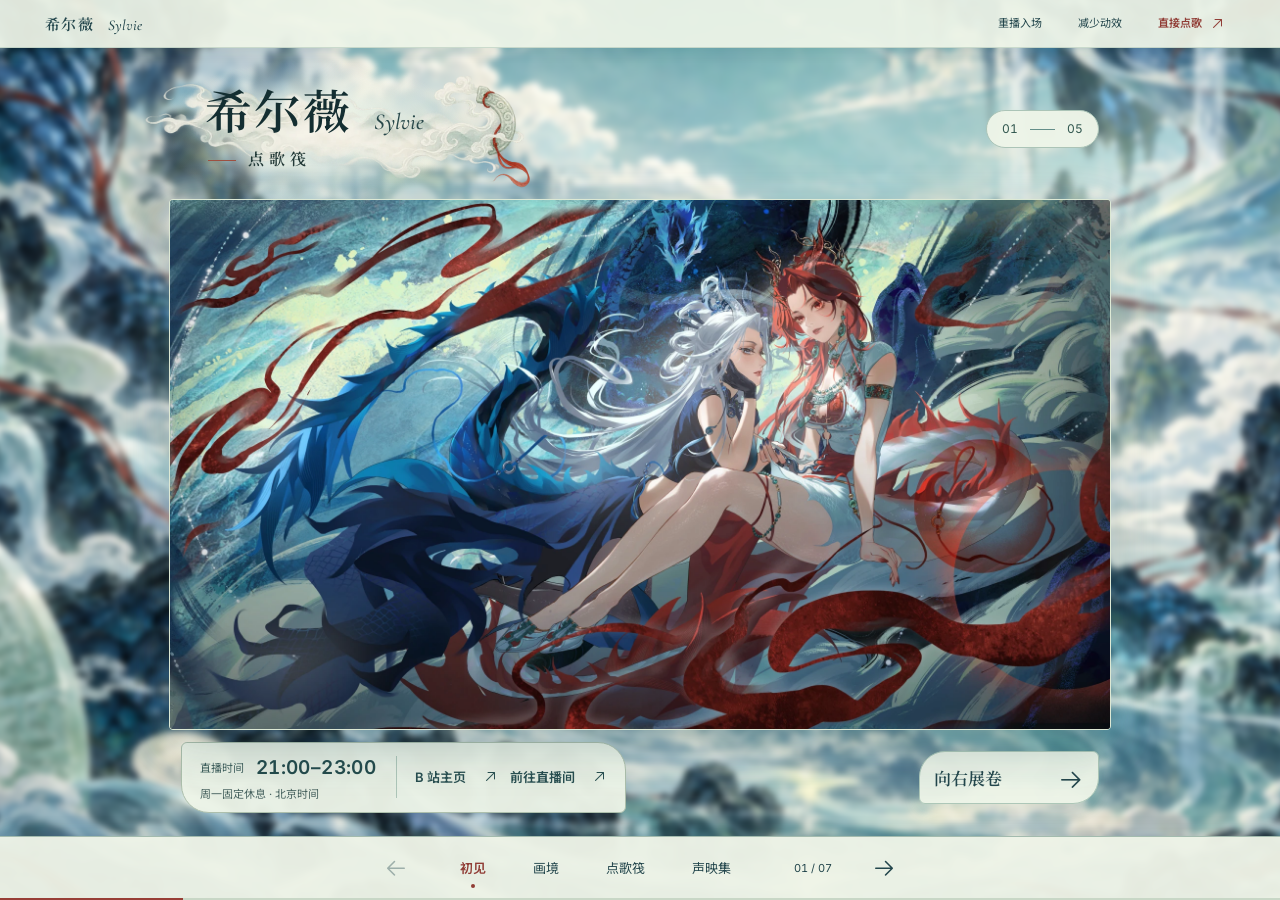
==== commit 0690fb29: "feat: allow opening skip gestures and embed image fallbacks" ====
--- a/index.html
+++ b/index.html
@@ -1,5 +1,120 @@
 <!DOCTYPE html>
-<html data-catalog-endpoint="https://sylvie-songbook.kongbai0101.chatgpt.site/api/catalog" lang="zh-CN"><head><script id="opening-boot">try{if((!location.hash||location.hash==='#chapter-0')&&!sessionStorage.getItem('sylvie-water-entry-v14-seen')&&!matchMedia('(prefers-reduced-motion: reduce)').matches&&localStorage.getItem('sylvie-reduced-motion')!=='true'){document.documentElement.classList.add('opening-pending');setTimeout(()=>document.documentElement.classList.remove('opening-pending'),6000)}}catch{}</script><style id="opening-boot-style">html.opening-pending body::before{content:'';position:fixed;inset:0;z-index:10000;background:linear-gradient(90deg,rgba(231,237,227,.91),rgba(237,242,232,.86)),url('art/reading-leaf-v6-display.webp') 50% 47%/cover}</style><meta charset="utf-8"/><meta content="width=device-width,initial-scale=1" name="viewport"/><meta content="#b1cdc5" name="theme-color"/><title>希尔薇 Sylvie · 点歌筏</title><meta name="description" content="希尔薇 Sylvie 的点歌筏。翻阅插画、搜索歌曲、收藏喜欢的歌，一键复制点歌文字。"><link rel="icon" type="image/webp" href="art/sea-landscape-display-280.webp"><link as="image" fetchpriority="high" href="art/sea-landscape-display-1600.webp" imagesizes="(max-aspect-ratio: 16/9) 177.778vh, 100vw" imagesrcset="art/sea-landscape-display-960.webp 960w, art/sea-landscape-display-1600.webp 1600w, art/sea-landscape-display-1920.webp 1920w" rel="preload"/><link href="fonts/fonts.css" rel="stylesheet"/><link href="fable.css?v=75e146f8018b" rel="stylesheet"/><link href="jade-ui.css?v=dedb6e7712f3" rel="stylesheet"/><script defer="" src="fable.js?v=f9066769a773"></script><noscript><style>.picture-window[data-image-state] img{visibility:visible}.picture-load-state{display:none}</style></noscript><style>:root{--art-preview-0:url('[data-uri]');--art-preview-1:url('[data-uri]');--art-preview-2:url('[data-uri]');--art-preview-3:url('[data-uri]');--art-preview-4:url('[data-uri]');}.art-thumb-image{display:block;width:100%;aspect-ratio:16/9;background-size:cover;background-position:center}</style></head><body data-concept="fable" data-revision="ripple-v14"><div aria-hidden="true" class="world-scene"></div><a class="skip-link" href="#catalog">直接点歌</a><header class="fable-top"><a class="small-brand" href="#chapter-0">希尔薇 <em>Sylvie</em></a><div><button id="replay">重播入场</button><button aria-pressed="false" id="motion-toggle">减少动效</button><a class="direct-song" href="#catalog">直接点歌 <span aria-hidden="true" class="ui-icon" data-icon="arrow-up-right"></span></a></div></header><main aria-label="从左向右阅读的歌册" class="fable-rail" id="fable-rail"><section aria-label="龙鳞流光" class="fable-page picture-page cover-page" data-page="0" id="chapter-0" style="--art-ratio:1.7777777777777777">
+<html data-catalog-endpoint="https://nigel-0101.github.io/sylvie-songbook-admin/catalog.json" lang="zh-CN"><head><link id="catalog-preload" rel="preload" as="fetch" href="./songs.json" crossorigin="anonymous"/><script id="loading-boot">document.documentElement.classList.add("defer-chapters");setTimeout(()=>{if(!document.documentElement.hasAttribute("data-chapters-ready"))document.documentElement.classList.remove("defer-chapters")},8000)</script><link id="opening-paper-preload" rel="preload" as="image" href="art/reading-leaf-v6-display.webp" fetchpriority="high"/><script id="opening-boot">try{if((!location.hash||location.hash==='#chapter-0')&&!sessionStorage.getItem('sylvie-water-entry-v14-seen')&&!matchMedia('(prefers-reduced-motion: reduce)').matches&&localStorage.getItem('sylvie-reduced-motion')!=='true'){document.documentElement.classList.add('opening-pending');setTimeout(()=>document.documentElement.classList.remove('opening-pending'),6000)}}catch{}</script><style id="opening-boot-style">html.opening-pending body::before{content:'';position:fixed;inset:0;z-index:10000;background:linear-gradient(90deg,rgba(231,237,227,.91),rgba(237,242,232,.86)),url('art/reading-leaf-v6-display.webp') 50% 47%/cover}</style><meta charset="utf-8"/><meta content="width=device-width,initial-scale=1" name="viewport"/><meta content="#b1cdc5" name="theme-color"/><title>希尔薇 Sylvie · 点歌筏</title><meta name="description" content="希尔薇 Sylvie 的点歌筏。翻阅插画、搜索歌曲、收藏喜欢的歌，一键复制点歌文字。"><link rel="icon" type="image/webp" href="art/sea-landscape-display-280.webp"><link as="image" fetchpriority="high" href="art/sea-landscape-display-1600.webp" imagesizes="(max-aspect-ratio: 16/9) 177.778vh, 100vw" imagesrcset="art/sea-landscape-display-960.webp 960w, art/sea-landscape-display-1600.webp 1600w, art/sea-landscape-display-1920.webp 1920w" rel="preload"/><link href="fonts/fonts.css?v=290a529c4521" rel="stylesheet"/><link href="fable.css?v=819808594078" rel="stylesheet"/><link href="jade-ui.css?v=99824a4323e0" rel="stylesheet"/><script defer="" src="fable.js?v=ee0b30b10202"></script><noscript><style>.picture-window[data-image-state] img{visibility:visible}.picture-load-state{display:none}</style></noscript><style>:root{--art-preview-0:url('[data-uri]');--art-preview-1:url('[data-uri]');--art-preview-2:url('[data-uri]');--art-preview-3:url('[data-uri]');--art-preview-4:url('[data-uri]');}.art-thumb-image{display:block;width:100%;aspect-ratio:16/9;background-size:cover;background-position:center}</style><style id="embedded-visuals">:root{--embedded-button-blue:url("[data-uri]");--embedded-button-selected:url("[data-uri]");--embedded-button-random:url("[data-uri]");--embedded-brand:url("[data-uri]